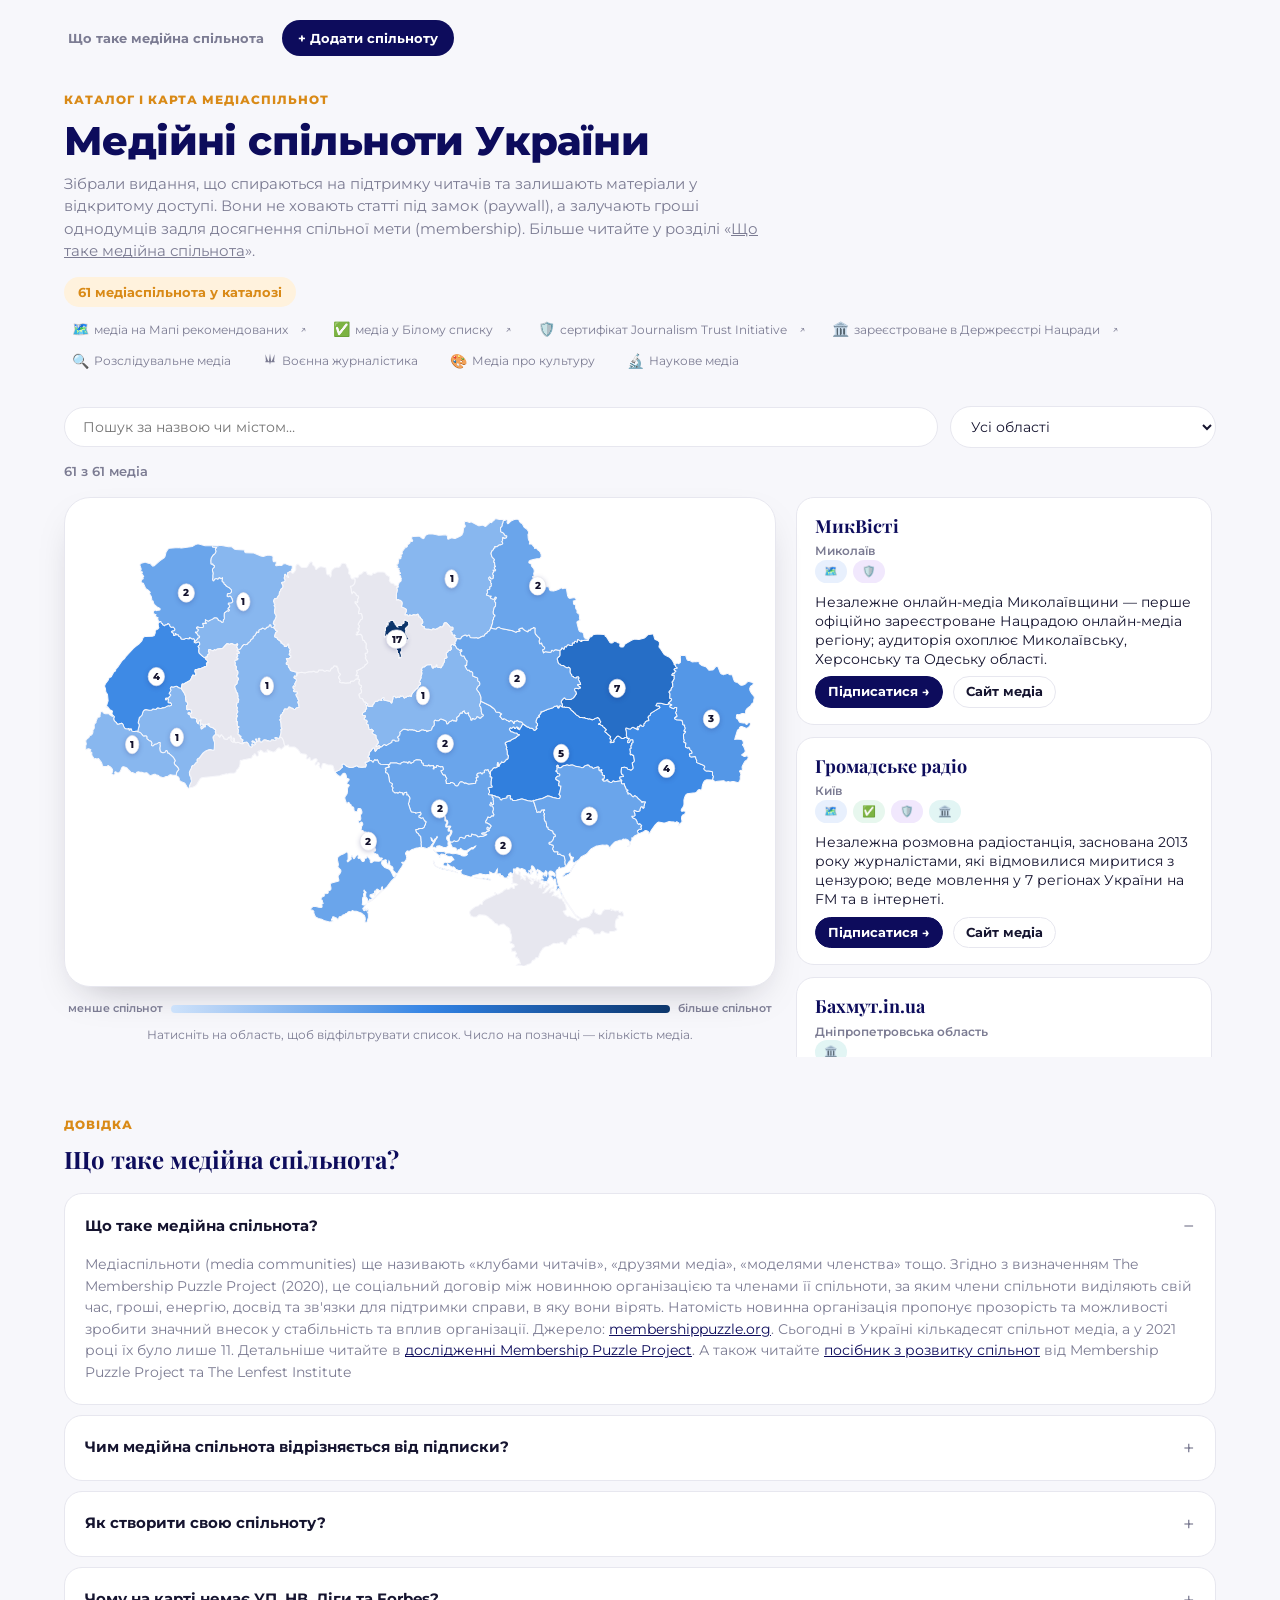
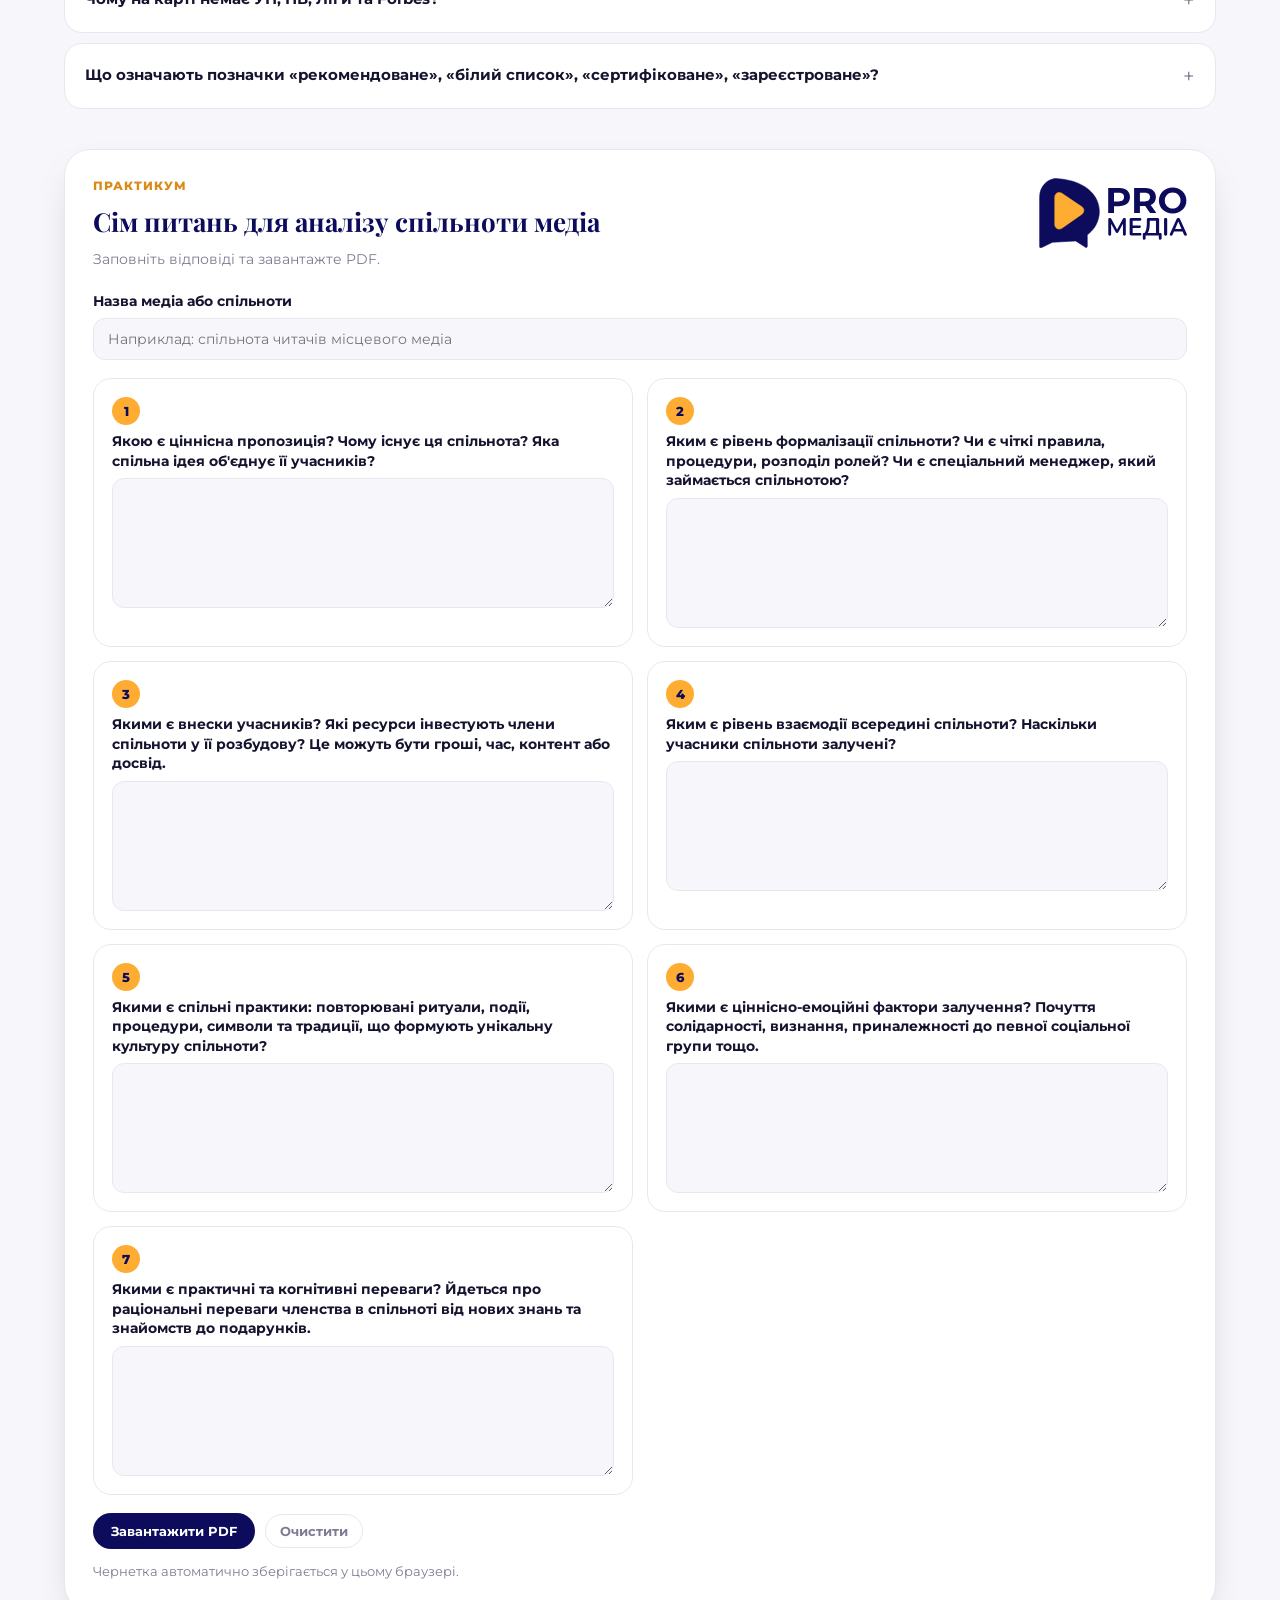
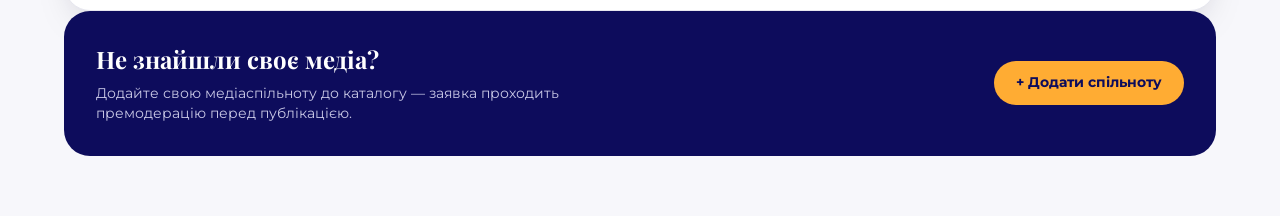
==== index.html @ 252d0279 "Apply shared ProMedia header and footer" ====
<!doctype html>
<html lang="uk">
<head>
<meta charset="utf-8" />
<meta name="viewport" content="width=device-width, initial-scale=1" />
<title data-i18n="meta.title">Карта медіаспільнот України | ПроМедіа</title>
<meta name="description" content="Каталог і карта медійних спільнот України: сайти медіа, короткий опис, ключова ідея спільноти та посилання, де на неї підписатися." data-i18n-content="meta.desc" />
<link rel="canonical" href="https://communities.promedia.report/" />
<meta property="og:type" content="website" />
<meta property="og:site_name" content="ПроМедіа" />
<meta property="og:url" content="https://communities.promedia.report/" />
<meta property="og:title" content="Карта медіаспільнот України | ПроМедіа" data-i18n-content="meta.title" />
<meta property="og:description" content="Каталог і карта медійних спільнот України: сайти медіа, короткий опис, ключова ідея спільноти та посилання, де на неї підписатися." data-i18n-content="meta.desc" />
<meta property="og:image" content="https://communities.promedia.report/img/og-share.png" />
<meta property="og:image:width" content="1200" />
<meta property="og:image:height" content="630" />
<meta name="twitter:card" content="summary_large_image" />
<meta name="twitter:title" content="Карта медіаспільнот України | ПроМедіа" data-i18n-content="meta.title" />
<meta name="twitter:description" content="Каталог і карта медійних спільнот України: сайти медіа, короткий опис, ключова ідея спільноти та посилання, де на неї підписатися." data-i18n-content="meta.desc" />
<meta name="twitter:image" content="https://communities.promedia.report/img/og-share.png" />
<link rel="alternate" hreflang="uk" href="https://communities.promedia.report/" />
<link rel="alternate" hreflang="en" href="https://communities.promedia.report/en/" />
<link rel="alternate" hreflang="crh" href="https://communities.promedia.report/crh/" />
<link rel="alternate" hreflang="x-default" href="https://communities.promedia.report/" />
<link rel="icon" href="favicon.png" type="image/png" />
<link rel="stylesheet" href="css/style.css?v=20261002-paths" />
<!-- Google tag (gtag.js) -->
<script async src="https://www.googletagmanager.com/gtag/js?id=G-D8TM22QR9R"></script>
<script>
  window.dataLayer = window.dataLayer || [];
  function gtag(){dataLayer.push(arguments);}
  gtag('js', new Date());
  gtag('config', 'G-D8TM22QR9R');
</script>
</head>
<body>
<promedia-global-header></promedia-global-header>

<div class="utility-bar">
  
  <a class="nav-link" href="#about-communities" data-i18n="nav.aboutCommunities">Що таке медійна спільнота</a>
  <a class="add-btn" href="add/" data-i18n="nav.addCommunity">+ Додати спільноту</a>
  
</div>



<section class="hero" id="top">
  <div class="eyebrow" data-i18n="hero.eyebrow">Каталог і карта медіаспільнот</div>
  <h1 data-i18n="hero.title">Медійні спільноти України</h1>
  <p class="lede" data-i18n-html="hero.ledeHtml">
    Зібрали видання, що спираються на підтримку читачів та залишають матеріали у відкритому доступі. Вони не ховають статті під замок (paywall), а залучають гроші однодумців задля досягнення спільної мети (membership). Більше читайте у розділі «<a href="#about-communities">Що таке медійна спільнота</a>».
  </p>
  <p class="hero-stat" id="hero-stat"></p>
  <div class="badge-legend" id="badge-legend">
    <span class="legend-item">
      <button type="button" class="legend-filter-btn" data-filter="badge:recommended"><span class="legend-emoji">🗺️</span> <span data-i18n="legend.recommended">медіа на Мапі рекомендованих</span></button>
      <a class="legend-external" href="https://map.detector.media/" target="_blank" rel="noopener" title="map.detector.media">↗</a>
    </span>
    <span class="legend-item">
      <button type="button" class="legend-filter-btn" data-filter="badge:whitelist"><span class="legend-emoji">✅</span> <span data-i18n="legend.whitelist">медіа у Білому списку</span></button>
      <a class="legend-external" href="https://imi.org.ua/doslidzhennya-standartiv" target="_blank" rel="noopener" title="imi.org.ua">↗</a>
    </span>
    <span class="legend-item">
      <button type="button" class="legend-filter-btn" data-filter="badge:jti"><span class="legend-emoji">🛡️</span> <span data-i18n="legend.jti">сертифікат Journalism Trust Initiative</span></button>
      <a class="legend-external" href="https://journalismtrustinitiative.org/" target="_blank" rel="noopener" title="journalismtrustinitiative.org">↗</a>
    </span>
    <span class="legend-item">
      <button type="button" class="legend-filter-btn" data-filter="badge:registered"><span class="legend-emoji">🏛️</span> <span data-i18n="legend.registered">зареєстроване в Держреєстрі Нацради</span></button>
      <a class="legend-external" href="https://webportal.nrada.gov.ua/derzhavnyj-reyestr-sub-yektiv-informatsijnoyi-diyalnosti-u-sferi-telebachennya-i-radiomovlennya/" target="_blank" rel="noopener" title="webportal.nrada.gov.ua">↗</a>
    </span>
    <span class="legend-item">
      <button type="button" class="legend-filter-btn" data-filter="tag:investigative"><span class="legend-emoji">🔍</span> <span data-i18n="tags.investigative">Розслідувальне медіа</span></button>
    </span>
    <span class="legend-item">
      <button type="button" class="legend-filter-btn" data-filter="tag:warJournalism"><span class="legend-emoji"><svg class="tag-icon" viewBox="0 0 24 24" width="14" height="14" fill="currentColor" aria-hidden="true"><path d="M5,14 L9,14 L4,2 Z M10,14 L14,14 L12,1 Z M15,14 L19,14 L20,2 Z M4,14 L20,14 L20,16 L4,16 Z M11,16 L13,16 L12,20 Z"/></svg></span> <span data-i18n="tags.warJournalism">Воєнна журналістика</span></button>
    </span>
    <span class="legend-item">
      <button type="button" class="legend-filter-btn" data-filter="tag:culture"><span class="legend-emoji">🎨</span> <span data-i18n="tags.culture">Медіа про культуру</span></button>
    </span>
    <span class="legend-item">
      <button type="button" class="legend-filter-btn" data-filter="tag:science"><span class="legend-emoji">🔬</span> <span data-i18n="tags.science">Наукове медіа</span></button>
    </span>
  </div>
</section>

<div class="controls">
  <input class="search-input" id="search" type="text" placeholder="Пошук за назвою чи містом…" data-i18n-placeholder="controls.searchPlaceholder" />
  <select class="select-input" id="region-filter">
    <option value="" data-i18n="controls.allRegions">Усі області</option>
  </select>
</div>

<p class="results-count" id="results-count"></p>

<div class="catalog-layout">
  <div class="oblast-map-wrap">
    <div class="oblast-map" id="oblast-map" aria-label="Контурна карта областей України" data-i18n-aria-label="map.ariaLabel"></div>
    <p class="map-hint" id="map-hint" data-i18n="map.hint">Натисніть на область, щоб відфільтрувати список. Число на позначці — кількість медіа.</p>
  </div>
  <div class="card-list" id="card-list"></div>
</div>

<section class="explainer" id="about-communities">
  <div class="eyebrow" data-i18n="explainer.eyebrow">Довідка</div>
  <h2 data-i18n="explainer.title">Що таке медійна спільнота?</h2>
  <div class="faq-list">
    <details class="faq-item" open>
      <summary data-i18n="explainer.q1.q">Що таке медійна спільнота?</summary>
      <div data-i18n-html="explainer.q1.aHtml">
        Медіаспільноти (media communities) ще називають «клубами читачів», «друзями медіа», «моделями членства» тощо. Згідно з визначенням The Membership Puzzle Project (2020), це соціальний договір між новинною організацією та членами її спільноти, за яким члени спільноти виділяють свій час, гроші, енергію, досвід та зв'язки для підтримки справи, в яку вони вірять. Натомість новинна організація пропонує прозорість та можливості зробити значний внесок у стабільність та вплив організації. Джерело: <a href="https://membershippuzzle.org/" target="_blank" rel="noopener">membershippuzzle.org</a>
      </div>
    </details>
    <details class="faq-item">
      <summary data-i18n="explainer.q2.q">Чим медійна спільнота відрізняється від підписки?</summary>
      <div data-i18n-html="explainer.q2.aHtml">
        Підписка на медіа — це виключно ділова, транзакційна угода. Ви платите журналістам гроші та отримуєте свою газету, журнал, доступ до текстів або відео на сайті. У спільноті ви платите журналістам гроші, тому що хочете підтримати медіа задля спільної мети. Вам подобається, що робить ця редакція, які погляди вона сповідує, ви вважаєте роботу цієї редакції корисною або вона закриває ваші емоційні або екзистенційні потреби.
      </div>
    </details>
    <details class="faq-item">
      <summary data-i18n="explainer.q3.q">Як створити свою спільноту?</summary>
      <div data-i18n-html="explainer.q3.aHtml">
        Громадська організація «ПроМедіа» допомагає медіа створювати та розвивати спільноти читачів. Ми також проводимо вебінари та офлайнове навчання на замовлення міжнародної організації Institute for War and Peace Reporting. У 2026 році ми долучилися до створення посібника з розвитку спільнот, ви можете знайти pdf-версію за посиланням: <a href="https://iwpr.net/global-voices/print-publications/how-bring-order-chaos" target="_blank" rel="noopener">iwpr.net</a>
      </div>
    </details>
    <details class="faq-item">
      <summary data-i18n="explainer.q4.q">Чому на карті немає УП, НВ, Ліги та Forbes?</summary>
      <div data-i18n-html="explainer.q4.aHtml">
        Бо ці медіа пропонують підписку, а не спільноту. У випадку цих видань йдеться про платний доступ до основного контенту. А формування спільноти навколо медіа не передбачає, що доступ до ключових матеріалів видання платний. Можливий додатковий бонусний контент для членів спільноти, але сама ідея спільноти полягає в тому, що фанати медіа підтримують його діяльність для збільшення впливу.
      </div>
    </details>
    <details class="faq-item">
      <summary data-i18n="explainer.q5.q">Що означають позначки «рекомендоване», «білий список», «сертифіковане»?</summary>
      <div data-i18n-html="explainer.q5.aHtml">
        На картках медіа можна побачити позначки, які підтверджують довіру до видання:<br>🗺️ <strong>Рекомендоване медіа</strong> — видання входить до Мапи рекомендованих медіа, яку ведуть Детектор медіа та Інститут масової інформації (ІМІ): <a href="https://map.detector.media/" target="_blank" rel="noopener">map.detector.media</a><br>✅ <strong>Білий список ЗМІ</strong> — видання входить до білого списку ІМІ, який визначає медіа з високими стандартами якості: <a href="https://imi.org.ua/" target="_blank" rel="noopener">imi.org.ua</a><br>🛡️ <strong>JTI-сертифіковане</strong> — видання пройшло сертифікацію за стандартом Journalism Trust Initiative, що підтверджує прозорість і етичність редакційних процесів: <a href="https://journalismtrustinitiative.org/" target="_blank" rel="noopener">journalismtrustinitiative.org</a>
      </div>
    </details>
  </div>
</section>

<section class="analysis-tool" id="community-analysis">
  <div class="analysis-card">
    <div class="analysis-head">
      <div>
        <div class="eyebrow" data-analysis-i18n="analysis.eyebrow">Практикум</div>
        <h2 data-analysis-i18n="analysis.title">Сім питань для аналізу спільноти медіа</h2>
        <p data-analysis-i18n="analysis.lede">Заповніть відповіді та завантажте PDF.</p>
      </div>
      <img src="img/promedia-wordmark.svg" alt="ГО «ПроМедіа»" class="analysis-logo" data-i18n-alt="footer.wordmarkAlt" />
    </div>

    <form class="analysis-form" id="community-analysis-form">
      <div class="analysis-grid">
        <label class="analysis-field">
          <span data-analysis-i18n="analysis.fields.name.label">Назва медіа або спільноти</span>
          <input id="analysis-community-name" name="communityName" type="text" autocomplete="organization" data-analysis-i18n-placeholder="analysis.fields.name.placeholder" placeholder="Наприклад: спільнота читачів місцевого медіа" />
        </label>
      </div>

      <div class="analysis-question-list">
        <label class="analysis-question">
          <span class="analysis-question-number">1</span>
          <span class="analysis-question-text" data-analysis-i18n="analysis.questions.q1">Якою є ціннісна пропозиція? Чому існує ця спільнота? Яка спільна ідея об'єднує її учасників?</span>
          <textarea name="q1" rows="5"></textarea>
        </label>
        <label class="analysis-question">
          <span class="analysis-question-number">2</span>
          <span class="analysis-question-text" data-analysis-i18n="analysis.questions.q2">Яким є рівень формалізації спільноти? Чи є чіткі правила, процедури, розподіл ролей? Чи є спеціальний менеджер, який займається спільнотою?</span>
          <textarea name="q2" rows="5"></textarea>
        </label>
        <label class="analysis-question">
          <span class="analysis-question-number">3</span>
          <span class="analysis-question-text" data-analysis-i18n="analysis.questions.q3">Якими є внески учасників? Які ресурси інвестують члени спільноти у її розбудову? Це можуть бути гроші, час, контент або досвід.</span>
          <textarea name="q3" rows="5"></textarea>
        </label>
        <label class="analysis-question">
          <span class="analysis-question-number">4</span>
          <span class="analysis-question-text" data-analysis-i18n="analysis.questions.q4">Яким є рівень взаємодії всередині спільноти? Наскільки учасники спільноти залучені?</span>
          <textarea name="q4" rows="5"></textarea>
        </label>
        <label class="analysis-question">
          <span class="analysis-question-number">5</span>
          <span class="analysis-question-text" data-analysis-i18n="analysis.questions.q5">Якими є спільні практики: повторювані ритуали, події, процедури, символи та традиції, що формують унікальну культуру спільноти?</span>
          <textarea name="q5" rows="5"></textarea>
        </label>
        <label class="analysis-question">
          <span class="analysis-question-number">6</span>
          <span class="analysis-question-text" data-analysis-i18n="analysis.questions.q6">Якими є ціннісно-емоційні фактори залучення? Почуття солідарності, визнання, приналежності до певної соціальної групи тощо.</span>
          <textarea name="q6" rows="5"></textarea>
        </label>
        <label class="analysis-question">
          <span class="analysis-question-number">7</span>
          <span class="analysis-question-text" data-analysis-i18n="analysis.questions.q7">Якими є практичні та когнітивні переваги? Йдеться про раціональні переваги членства в спільноті від нових знань та знайомств до подарунків.</span>
          <textarea name="q7" rows="5"></textarea>
        </label>
      </div>

      <div class="analysis-actions">
        <button class="add-btn analysis-primary-action" id="analysis-download-pdf" type="button" data-analysis-i18n="analysis.actions.download">Завантажити PDF</button>
        <button class="home-btn analysis-action muted-action" id="analysis-reset" type="button" data-analysis-i18n="analysis.actions.reset">Очистити</button>
      </div>
      <p class="analysis-status" id="analysis-status" data-analysis-i18n="analysis.status.autosave">Чернетка автоматично зберігається у цьому браузері.</p>
    </form>
  </div>
</section>

<section class="add-section">
  <div class="add-card">
    <div>
      <h2 data-i18n="addSection.title">Не знайшли своє медіа?</h2>
      <p data-i18n="addSection.text">Додайте свою медіаспільноту до каталогу — заявка проходить премодерацію перед публікацією.</p>
    </div>
    <a class="add-btn" href="add/" data-i18n="nav.addCommunity">+ Додати спільноту</a>
  </div>
</section>



<script src="js/i18n.js?v=20261002-paths"></script>
<script src="js/app.js?v=20261002-paths"></script>
<script src="js/community-analysis.js?v=20261002-paths"></script>
<script defer src="https://news.promedia.report/js/promedia-memorial-popup.js"></script>
<promedia-global-footer></promedia-global-footer>
<script defer src="https://news.promedia.report/js/promedia-global-shell.js"></script>
</body>
</html>
---- css/style.css ----
@import url("https://fonts.googleapis.com/css2?family=Montserrat:ital,wght@0,400;0,500;0,600;0,700;0,800;1,400&family=Playfair+Display:ital,wght@0,500;0,600;0,700;0,900;1,600&display=swap");

:root {
  --ink: #0d0c5c;
  --ink-soft: #201e78;
  --paper: #f7f7fb;
  --card: #ffffff;
  --accent: #ffac33;
  --accent-dark: #d98a17;
  --accent-tint: #fff2dd;
  --text: #15142f;
  --muted: #7c7c93;
  --border: #e7e7ef;
  --green: #1c9a56;
  --green-tint: #e7f7ee;
  --blue: #2564c9;
  --blue-tint: #e8f0fd;
  --purple: #7a3fc9;
  --purple-tint: #f1e8fd;
  --teal: #0d8f8a;
  --teal-tint: #e2f5f4;
  --radius-lg: 26px;
  --radius-md: 18px;
  --radius-sm: 12px;
  --radius-pill: 999px;
  --shadow: 0 16px 40px -20px rgba(23, 19, 33, 0.35);
  --shadow-sm: 0 6px 18px -10px rgba(23, 19, 33, 0.22);
  --serif: "Playfair Display", Georgia, serif;
  --sans: "Montserrat", system-ui, -apple-system, "Segoe UI", sans-serif;
}

* { box-sizing: border-box; }

html, body {
  margin: 0;
  padding: 0;
  scroll-behavior: smooth;
}

body {
  background: var(--paper);
  color: var(--text);
  font-family: var(--sans);
  -webkit-font-smoothing: antialiased;
  line-height: 1.4;
}

a { color: inherit; }

/* ---------- utility bar ---------- */

.utility-bar {
  max-width: 1200px;
  margin: 0 auto;
  padding: 20px 24px 0;
  display: flex;
  align-items: center;
  gap: 14px;
  flex-wrap: wrap;
}

.home-btn {
  display: inline-flex;
  align-items: center;
  gap: 7px;
  border: 1.5px solid var(--border);
  background: var(--card);
  color: var(--text);
  text-decoration: none;
  font-weight: 700;
  font-size: 13px;
  padding: 8px 14px;
  border-radius: var(--radius-pill);
  transition: border-color .15s, color .15s;
}

.home-btn:hover { border-color: var(--ink); color: var(--ink); }

.add-btn {
  display: inline-flex;
  align-items: center;
  gap: 7px;
  border: none;
  background: var(--ink);
  color: #fff;
  text-decoration: none;
  font-weight: 700;
  font-size: 13px;
  padding: 9px 16px;
  border-radius: var(--radius-pill);
  transition: background .15s;
}

.add-btn:hover { background: var(--ink-soft); }

.nav-link {
  color: var(--muted);
  text-decoration: none;
  font-weight: 700;
  font-size: 13px;
  padding: 8px 4px;
  border-bottom: 1.5px solid transparent;
  transition: color .15s, border-color .15s;
}

.nav-link:hover { color: var(--ink); border-color: var(--ink); }

.lang-toggle {
  display: inline-flex;
  gap: 2px;
  background: var(--card);
  border: 1.5px solid var(--border);
  border-radius: var(--radius-pill);
  padding: 3px;
  margin-left: auto;
}

.lang-btn {
  border: none;
  background: transparent;
  color: var(--muted);
  font-family: inherit;
  font-weight: 800;
  font-size: 12px;
  letter-spacing: 0.02em;
  padding: 6px 12px;
  border-radius: var(--radius-pill);
  cursor: pointer;
  transition: background .15s, color .15s;
}

.lang-btn.active { background: var(--ink); color: #fff; }

.lang-btn:not(.active):hover { color: var(--ink); }

/* ---------- ProMedia network navigation ---------- */

.network-nav {
  max-width: 1200px;
  margin: 10px auto 0;
  padding: 0 24px 10px;
  display: flex;
  align-items: center;
  gap: 6px 18px;
  border-bottom: 1px solid var(--border);
  overflow-x: auto;
  scrollbar-width: thin;
}

.network-link {
  flex: 0 0 auto;
  padding: 6px 0 9px;
  border-bottom: 2px solid transparent;
  color: var(--muted);
  font-size: 12px;
  font-weight: 800;
  line-height: 1.2;
  text-decoration: none;
}

.network-link:hover,
.network-link.active { border-color: var(--accent); color: var(--ink); }
.network-en { display: none; }
html[lang="en"] .network-uk { display: none; }
html[lang="en"] .network-en { display: inline; }
.network-crh { display: none; }
html[lang="crh"] .network-uk { display: none; }
html[lang="crh"] .network-crh { display: inline; }

.network-footer {
  display: flex;
  flex-wrap: wrap;
  gap: 8px 18px;
  margin-top: 20px;
  padding-top: 18px;
  border-top: 1px solid var(--border);
}

.network-footer a {
  color: var(--muted);
  font-size: 12px;
  font-weight: 700;
  text-decoration: none;
}

.network-footer a:hover { color: var(--ink); }

/* ---------- hero ---------- */

.hero {
  max-width: 1200px;
  margin: 0 auto;
  padding: 36px 24px 8px;
}

.eyebrow {
  font-size: 12px;
  font-weight: 800;
  letter-spacing: 0.08em;
  text-transform: uppercase;
  color: var(--accent-dark);
  margin-bottom: 10px;
}

h1 {
  font-family: var(--sans);
  font-size: clamp(28px, 4vw, 40px);
  font-weight: 800;
  line-height: 1.1;
  letter-spacing: -0.015em;
  color: var(--ink);
  margin: 0 0 10px;
}

.lede {
  max-width: 720px;
  color: var(--muted);
  font-size: 15px;
  line-height: 1.5;
  margin: 0;
}

.hero-stat {
  display: inline-block;
  margin: 14px 0 0;
  padding: 6px 14px;
  border-radius: 999px;
  background: var(--accent-tint);
  color: var(--accent-dark);
  font-size: 13px;
  font-weight: 700;
}

.badge-legend {
  display: flex;
  flex-wrap: wrap;
  gap: 6px 16px;
  margin: 10px 0 0;
}

.legend-item {
  display: inline-flex;
  align-items: center;
  gap: 2px;
  font-size: 12px;
  color: var(--muted);
}

.legend-filter-btn {
  display: inline-flex;
  align-items: center;
  gap: 5px;
  font: inherit;
  font-size: 12px;
  color: inherit;
  background: none;
  border: none;
  padding: 3px 8px;
  border-radius: var(--radius-pill);
  cursor: pointer;
}

.legend-filter-btn:hover {
  background: var(--border);
}

.legend-filter-btn.active {
  background: var(--accent-tint);
  color: var(--accent-dark);
  font-weight: 700;
}

.legend-external {
  color: var(--muted);
  text-decoration: none;
  font-size: 11px;
  padding: 2px;
}

.legend-external:hover {
  color: var(--ink);
}

.legend-emoji {
  font-size: 14px;
}

/* ---------- explainer / FAQ ---------- */

.explainer {
  max-width: 1200px;
  margin: 32px auto 40px;
  padding: 0 24px;
}

.explainer h2 {
  font-family: var(--serif);
  font-weight: 700;
  font-size: 24px;
  color: var(--ink);
  margin: 0 0 16px;
}

.faq-list {
  display: flex;
  flex-direction: column;
  gap: 10px;
}

.faq-item {
  background: var(--card);
  border: 1.5px solid var(--border);
  border-radius: var(--radius-md);
  padding: 4px 20px;
}

.faq-item summary {
  padding: 14px 0;
  font-weight: 700;
  font-size: 14.5px;
  color: var(--text);
  cursor: pointer;
  list-style: none;
  display: flex;
  align-items: center;
  justify-content: space-between;
  gap: 12px;
}

.faq-item summary::-webkit-details-marker { display: none; }

.faq-item summary::after {
  content: "+";
  flex: 0 0 auto;
  font-size: 20px;
  font-weight: 400;
  color: var(--muted);
  transition: transform .15s;
}

.faq-item[open] summary::after { content: "−"; }

.faq-item summary:hover { color: var(--ink); }

.faq-item div {
  padding: 0 0 16px;
  color: var(--muted);
  font-size: 13.5px;
  line-height: 1.6;
}

.faq-item div a { color: var(--ink); text-decoration: underline; }

.faq-cta {
  display: inline-flex;
  margin: 0 0 16px;
  font-size: 12.5px;
  padding: 8px 16px;
}

/* ---------- community analysis tool ---------- */

.analysis-tool {
  max-width: 1200px;
  margin: 32px auto 0;
  padding: 0 24px;
}

.analysis-card {
  background: var(--card);
  border: 1.5px solid var(--border);
  border-radius: var(--radius-lg);
  box-shadow: var(--shadow);
  padding: 28px;
}

.analysis-head {
  display: flex;
  align-items: flex-start;
  justify-content: space-between;
  gap: 24px;
  margin-bottom: 22px;
}

.analysis-head h2 {
  font-family: var(--serif);
  font-weight: 700;
  font-size: 26px;
  color: var(--ink);
  margin: 0 0 8px;
}

.analysis-head p {
  max-width: 680px;
  color: var(--muted);
  font-size: 14px;
  line-height: 1.55;
  margin: 0;
}

.analysis-logo {
  flex: 0 0 auto;
  width: 148px;
  max-width: 30%;
  height: auto;
}

.analysis-form {
  display: flex;
  flex-direction: column;
  gap: 18px;
}

.analysis-grid {
  display: grid;
  grid-template-columns: 1fr;
  gap: 14px;
}

.analysis-field,
.analysis-question {
  display: flex;
  flex-direction: column;
  gap: 7px;
}

.analysis-field > span,
.analysis-question-text {
  font-weight: 700;
  color: var(--text);
}

.analysis-field > span {
  font-size: 13.5px;
}

.analysis-field input,
.analysis-question textarea {
  width: 100%;
  border: 1.5px solid var(--border);
  background: var(--paper);
  border-radius: var(--radius-sm);
  padding: 11px 14px;
  font-family: inherit;
  font-size: 14px;
  color: var(--text);
}

.analysis-field input:focus,
.analysis-question textarea:focus {
  outline: 2px solid var(--ink);
  outline-offset: 1px;
}

.analysis-question-list {
  display: grid;
  grid-template-columns: repeat(2, minmax(0, 1fr));
  gap: 14px;
}

.analysis-question {
  position: relative;
  min-width: 0;
  border: 1.5px solid var(--border);
  border-radius: var(--radius-md);
  padding: 18px;
  background: #fff;
}

.analysis-question-number {
  width: 28px;
  height: 28px;
  display: inline-flex;
  align-items: center;
  justify-content: center;
  background: var(--accent);
  color: var(--ink);
  border-radius: 50%;
  font-size: 13px;
  font-weight: 800;
}

.analysis-question-text {
  font-size: 13.5px;
  line-height: 1.45;
}

.analysis-question textarea {
  min-height: 130px;
  resize: vertical;
  line-height: 1.55;
}

.analysis-actions {
  display: flex;
  gap: 10px;
  flex-wrap: wrap;
  align-items: center;
}

.analysis-actions button {
  cursor: pointer;
  font-family: inherit;
}

.analysis-action {
  margin: 0;
}

.analysis-primary-action {
  padding: 10px 18px;
}

.muted-action {
  color: var(--muted);
}

.analysis-status {
  margin: -4px 0 0;
  color: var(--muted);
  font-size: 12.5px;
  line-height: 1.5;
}

.analysis-status.is-error {
  color: #b3261e;
  font-weight: 700;
}

.analysis-status.is-success {
  color: var(--green);
  font-weight: 700;
}

@media (max-width: 760px) {
  .analysis-card { padding: 22px; }
  .analysis-head { flex-direction: column; }
  .analysis-logo { max-width: 170px; width: 48%; }
  .analysis-grid,
  .analysis-question-list { grid-template-columns: 1fr; }
}

/* ---------- controls ---------- */

.controls {
  max-width: 1200px;
  margin: 24px auto 0;
  padding: 0 24px;
  display: flex;
  gap: 12px;
  flex-wrap: wrap;
  align-items: center;
}

.search-input {
  flex: 1 1 240px;
  border: 1.5px solid var(--border);
  background: var(--card);
  border-radius: var(--radius-pill);
  padding: 10px 18px;
  font-family: inherit;
  font-size: 14px;
  color: var(--text);
}

.search-input:focus { outline: 2px solid var(--ink); outline-offset: 1px; }

.select-input {
  border: 1.5px solid var(--border);
  background: var(--card);
  border-radius: var(--radius-pill);
  padding: 10px 16px;
  font-family: inherit;
  font-size: 14px;
  color: var(--text);
  cursor: pointer;
}

.results-count {
  padding: 0 24px;
  max-width: 1200px;
  margin: 14px auto 0;
  font-size: 13px;
  color: var(--muted);
  font-weight: 600;
}

/* ---------- layout: map + list ---------- */

.catalog-layout {
  max-width: 1200px;
  margin: 16px auto 60px;
  padding: 0 24px;
  display: grid;
  grid-template-columns: minmax(0, 1fr) minmax(320px, 420px);
  gap: 20px;
  align-items: start;
}

@media (max-width: 880px) {
  .catalog-layout { grid-template-columns: 1fr; }
}

.oblast-map-wrap {
  position: sticky;
  top: 16px;
}

@media (max-width: 880px) {
  .oblast-map-wrap { position: static; }
}

.oblast-map {
  background: var(--card);
  border-radius: var(--radius-lg);
  box-shadow: var(--shadow);
  border: 1px solid var(--border);
  padding: 20px;
}

.oblast-map svg {
  width: 100%;
  height: auto;
  display: block;
}

path.oblast {
  fill: var(--border);
  stroke: var(--paper);
  stroke-width: 1.5;
  cursor: pointer;
  outline: none;
  transition: fill .15s;
}

path.oblast:hover { fill: var(--accent-tint); }

path.oblast.has-media { fill: var(--heat-fill, var(--blue-tint)); }

path.oblast.has-media:hover { fill: var(--accent-tint); }

path.oblast:focus-visible { stroke: var(--ink); stroke-width: 2.5; }

path.oblast.pulse { fill: var(--accent); }

path.oblast.active,
path.oblast.has-media.active,
path.oblast.active:hover,
path.oblast.has-media.active:hover {
  fill: var(--ink);
}

.oblast-badge {
  pointer-events: none;
}

.oblast-badge-bg {
  fill: #fff;
  stroke: var(--border);
  stroke-width: 1px;
  filter: drop-shadow(0 2px 4px rgba(13, 12, 92, .22));
}

text.oblast-count {
  font-family: var(--sans);
  font-weight: 800;
  font-size: 15px;
  fill: var(--text);
  text-anchor: middle;
  dominant-baseline: central;
  pointer-events: none;
}

.map-hint {
  margin: 10px 4px 0;
  font-size: 12px;
  color: var(--muted);
  text-align: center;
}

.map-legend {
  display: flex;
  align-items: center;
  gap: 8px;
  margin: 14px 4px 0;
}

.map-legend-label {
  font-size: 11px;
  font-weight: 600;
  color: var(--muted);
  white-space: nowrap;
}

.map-legend-bar {
  flex: 1;
  height: 8px;
  border-radius: var(--radius-pill);
  background: linear-gradient(
    to right,
    #cde2fb, #b7d3f6, #9ec5f4, #86b6ef, #6da7ec, #5598e7,
    #3987e5, #2a78d6, #256abf, #1c5cab, #184f95, #104281, #0d366b
  );
}

.card-list {
  display: flex;
  flex-direction: column;
  gap: 12px;
  max-height: 560px;
  overflow-y: auto;
  padding-right: 4px;
}

@media (max-width: 880px) {
  .card-list { max-height: none; overflow-y: visible; }
}

.media-card {
  background: var(--card);
  border: 1.5px solid var(--border);
  border-radius: var(--radius-md);
  padding: 16px 18px;
  cursor: pointer;
  transition: border-color .15s, box-shadow .15s, transform .1s;
}

.media-card:hover, .media-card.active {
  border-color: var(--ink);
  box-shadow: var(--shadow-sm);
}

.media-card-top {
  display: flex;
  justify-content: flex-start;
  align-items: flex-start;
  gap: 10px;
}

.media-logo {
  width: 32px;
  height: 32px;
  border-radius: var(--radius-sm);
  border: 1px solid var(--border);
  object-fit: contain;
  background: #fff;
  flex: 0 0 auto;
}

.media-card h3 {
  font-family: var(--serif);
  font-size: 18px;
  margin: 0 0 4px;
  color: var(--ink);
}

.media-card h3 a {
  color: inherit;
  text-decoration: none;
}

.media-card h3 a:hover {
  text-decoration: underline;
}

.media-card .location {
  font-size: 12px;
  color: var(--muted);
  font-weight: 600;
}

.media-card p.desc {
  font-size: 13.5px;
  color: var(--text);
  margin: 8px 0;
}

.media-card p.idea {
  font-size: 13px;
  color: var(--muted);
  margin: 0 0 10px;
  font-style: italic;
}

.badge-row {
  display: flex;
  gap: 6px;
  flex-wrap: wrap;
  margin-bottom: 10px;
}

.badge {
  display: inline-flex;
  align-items: center;
  gap: 4px;
  font-size: 11px;
  font-weight: 800;
  padding: 4px 9px;
  border-radius: var(--radius-pill);
  text-decoration: none;
}

a.badge:hover {
  filter: brightness(0.95);
}

.badge.recommended { background: var(--blue-tint); color: var(--blue); }
.badge.whitelist { background: var(--green-tint); color: var(--green); }
.badge.jti { background: var(--purple-tint); color: var(--purple); }
.badge.registered { background: var(--teal-tint); color: var(--teal); }
.badge.tag { background: var(--border); color: var(--text); }
.tag-icon { vertical-align: -1px; flex-shrink: 0; }
.badge.example { background: var(--accent-tint); color: var(--accent-dark); }

.card-links {
  display: flex;
  gap: 10px;
}

.card-links a {
  font-size: 12.5px;
  font-weight: 700;
  text-decoration: none;
  border: 1.5px solid var(--border);
  border-radius: var(--radius-pill);
  padding: 6px 12px;
  transition: border-color .15s, color .15s;
}

.card-links a:hover { border-color: var(--ink); color: var(--ink); }

.card-links a.primary {
  background: var(--ink);
  color: #fff;
  border-color: var(--ink);
}

.card-links a.primary:hover { background: var(--ink-soft); color: #fff; }

.empty-state {
  text-align: center;
  color: var(--muted);
  padding: 40px 20px;
  font-size: 14px;
}

/* ---------- add-community CTA section ---------- */

.add-section {
  max-width: 1200px;
  margin: 0 auto 60px;
  padding: 0 24px;
}

.add-card {
  background: var(--ink);
  color: #fff;
  border-radius: var(--radius-lg);
  padding: 32px;
  display: flex;
  justify-content: space-between;
  align-items: center;
  gap: 24px;
  flex-wrap: wrap;
}

.add-card h2 {
  font-family: var(--serif);
  font-size: 24px;
  margin: 0 0 8px;
}

.add-card p {
  margin: 0;
  color: #c9c8e6;
  font-size: 14px;
  max-width: 520px;
}

.add-card .add-btn {
  margin-left: 0;
  background: var(--accent);
  color: var(--ink);
  padding: 12px 22px;
  font-size: 14px;
}

.add-card .add-btn:hover { background: #ffbb55; }

/* ---------- footer ---------- */

.site-footer {
  max-width: 1200px;
  margin: 0 auto;
  padding: 24px 24px 40px;
  text-align: center;
  color: var(--muted);
  font-size: 12.5px;
  line-height: 1.6;
}

.site-footer a { color: var(--ink); font-weight: 700; text-decoration: none; }

.footer-brand {
  display: flex;
  align-items: center;
  justify-content: center;
  gap: 8px;
  margin-bottom: 10px;
  color: var(--muted);
  text-decoration: none;
  font-size: 12.5px;
  font-weight: 600;
}

.footer-brand:hover { color: var(--text); }

.footer-logo { height: 30px; width: auto; display: block; }

/* ---------- /add form ---------- */

.form-section {
  max-width: 640px;
  margin: 24px auto 60px;
  padding: 0 24px;
}

.community-form {
  background: var(--card);
  border: 1.5px solid var(--border);
  border-radius: var(--radius-lg);
  box-shadow: var(--shadow);
  padding: 28px;
  display: flex;
  flex-direction: column;
  gap: 18px;
}

.form-field {
  display: flex;
  flex-direction: column;
  gap: 6px;
}

.form-field > span, .form-field legend {
  font-weight: 700;
  font-size: 13.5px;
  color: var(--text);
}

.form-field small {
  color: var(--muted);
  font-size: 12px;
  line-height: 1.4;
}

.form-field input[type="text"],
.form-field input[type="url"],
.form-field textarea,
.form-field select {
  border: 1.5px solid var(--border);
  background: var(--paper);
  border-radius: var(--radius-sm);
  padding: 10px 14px;
  font-family: inherit;
  font-size: 14px;
  color: var(--text);
}

.form-field textarea { resize: vertical; }

.form-field input:focus,
.form-field textarea:focus,
.form-field select:focus {
  outline: 2px solid var(--ink);
  outline-offset: 1px;
}

.badges-hint {
  margin: -6px 0 0;
  font-size: 12.5px;
  color: var(--muted);
  background: var(--accent-tint);
  border-radius: var(--radius-sm);
  padding: 10px 14px;
}

.checkbox-group {
  border: none;
  padding: 0;
  margin: 0;
  gap: 8px !important;
}

.checkbox-group label {
  display: flex;
  flex-direction: row;
  align-items: center;
  gap: 8px;
  font-weight: 400;
  font-size: 13.5px;
  color: var(--text);
  cursor: pointer;
}

.checkbox-group input[type="checkbox"] {
  width: 16px;
  height: 16px;
  accent-color: var(--ink);
  flex: 0 0 auto;
}

.honeypot-field {
  position: absolute;
  left: -9999px;
  width: 1px;
  height: 1px;
  overflow: hidden;
}

.form-error {
  color: #b3261e;
  font-weight: 700;
  font-size: 13px;
  margin: 0;
}

.form-success {
  color: var(--green);
  font-weight: 700;
  font-size: 13px;
  margin: 0;
}

.submit-btn {
  align-self: flex-start;
  border: none;
  cursor: pointer;
  font-size: 14px;
  padding: 12px 22px;
}

.form-note {
  margin: 0;
  font-size: 12.5px;
  color: var(--muted);
  line-height: 1.5;
}

.form-note-highlight {
  color: var(--accent-dark);
  font-weight: 600;
}

/* ---------- /admin ---------- */

.admin-section {
  max-width: 900px;
  margin: 24px auto 0;
  padding: 0 24px;
}

.admin-section:last-of-type { margin-bottom: 60px; }

.admin-section h2 {
  font-family: var(--serif);
  font-weight: 700;
  font-size: 20px;
  color: var(--ink);
  margin: 0 0 14px;
}

.admin-list {
  display: flex;
  flex-direction: column;
  gap: 12px;
  margin-bottom: 8px;
}

.admin-card {
  background: var(--card);
  border: 1.5px solid var(--border);
  border-radius: var(--radius-md);
  padding: 16px 18px;
}

.admin-card-top {
  display: flex;
  justify-content: space-between;
  align-items: center;
  gap: 10px;
}

.admin-card h3 {
  font-family: var(--serif);
  font-size: 17px;
  margin: 0;
  color: var(--ink);
}

.status-pill {
  font-size: 11px;
  font-weight: 800;
  padding: 4px 10px;
  border-radius: var(--radius-pill);
  white-space: nowrap;
}

.status-pill.status-pending { background: var(--accent-tint); color: var(--accent-dark); }
.status-pill.status-approved { background: var(--green-tint); color: var(--green); }
.status-pill:not(.status-pending):not(.status-approved) { background: var(--border); color: var(--muted); }

.admin-card .location {
  font-size: 12px;
  color: var(--muted);
  font-weight: 600;
  margin-top: 4px;
}

.admin-card .desc {
  font-size: 13.5px;
  margin: 8px 0;
}

.admin-card .card-links {
  font-size: 12.5px;
  margin-bottom: 10px;
}

.admin-card .card-links a {
  color: var(--ink);
  text-decoration: underline;
  margin-right: 12px;
}

.edit-btn {
  font-size: 12.5px;
  padding: 8px 16px;
}

.admin-auth {
  display: flex;
  align-items: center;
  gap: 12px;
  flex-wrap: wrap;
  margin-top: 14px;
  padding: 12px 16px;
  background: var(--card);
  border: 1.5px solid var(--border);
  border-radius: var(--radius-md);
}

.admin-auth label {
  display: flex;
  align-items: center;
  gap: 8px;
  font-size: 13px;
  font-weight: 600;
}

.admin-auth input[type="password"] {
  font-family: inherit;
  font-size: 13px;
  padding: 6px 10px;
  border: 1.5px solid var(--border);
  border-radius: var(--radius-sm, 6px);
  min-width: 180px;
}

.admin-auth-status {
  font-size: 12.5px;
  color: var(--green);
  font-weight: 700;
}

.admin-actions {
  display: flex;
  gap: 8px;
  flex-wrap: wrap;
  margin-bottom: 10px;
}

.admin-action-btn {
  font-family: inherit;
  font-size: 12.5px;
  font-weight: 700;
  padding: 7px 14px;
  border-radius: var(--radius-pill);
  border: none;
  cursor: pointer;
}

.admin-action-btn.approve { background: var(--green-tint); color: var(--green); }
.admin-action-btn.deactivate { background: var(--accent-tint); color: var(--accent-dark); }
.admin-action-btn.reject { background: var(--border); color: var(--text); }

.admin-action-btn:disabled {
  opacity: 0.5;
  cursor: default;
}

/* ---------- /media detail page ---------- */

.media-section {
  max-width: 720px;
  margin: 40px auto 60px;
  padding: 0 24px;
}

.media-detail-card {
  background: var(--card);
  border: 1.5px solid var(--border);
  border-radius: var(--radius-md);
  padding: 28px 30px;
}

.media-detail-top {
  display: flex;
  gap: 16px;
  align-items: flex-start;
  margin-bottom: 4px;
}

.media-detail-logo {
  width: 64px;
  height: 64px;
  border-radius: var(--radius-sm);
  border: 1px solid var(--border);
  object-fit: contain;
  background: #fff;
  flex: 0 0 auto;
}

.media-detail-card h1 {
  font-family: var(--serif);
  font-size: 26px;
  margin: 0 0 4px;
  color: var(--ink);
}

.registry-info {
  margin-top: 20px;
  padding-top: 16px;
  border-top: 1.5px solid var(--border);
}

.registry-info h2 {
  font-family: var(--sans);
  font-weight: 700;
  font-size: 12px;
  letter-spacing: 0.04em;
  text-transform: uppercase;
  color: var(--muted);
  margin: 0 0 10px;
}

.registry-row {
  display: flex;
  gap: 8px;
  font-size: 13px;
  line-height: 1.5;
  padding: 3px 0;
}

.registry-label {
  color: var(--muted);
  flex: 0 0 auto;
  min-width: 160px;
}

.registry-value {
  color: var(--text);
  word-break: break-word;
}

.registry-source {
  display: inline-block;
  margin-top: 8px;
  font-size: 12.5px;
  font-weight: 700;
  color: var(--teal);
  text-decoration: none;
}

.registry-source:hover {
  text-decoration: underline;
}

.media-news {
  background: var(--card);
  border: 1.5px solid var(--border);
  border-radius: var(--radius-md);
  padding: 22px 30px 26px;
  margin-top: 18px;
}

.media-news h2 {
  font-family: var(--serif);
  font-size: 18px;
  margin: 0 0 12px;
  color: var(--ink);
}

.media-news-list {
  list-style: none;
  margin: 0;
  padding: 0;
  display: flex;
  flex-direction: column;
  gap: 10px;
}

.media-news-date {
  display: block;
  font-size: 11.5px;
  font-weight: 700;
  color: var(--muted);
  margin-bottom: 2px;
}

.media-news-item a {
  color: var(--text);
  text-decoration: none;
  font-weight: 600;
  font-size: 14.5px;
  line-height: 1.4;
}

.media-news-item a:hover {
  color: var(--ink);
  text-decoration: underline;
}

/* ---------- /research page ---------- */

.research-section {
  max-width: 960px;
  margin: 20px auto 60px;
  padding: 0 24px;
}

.research-fallback {
  text-align: center;
  font-size: 12.5px;
  color: var(--muted);
  margin-top: 10px;
}

.research-fallback a {
  color: var(--ink);
  font-weight: 700;
}

@media (max-width: 640px) {
  .network-nav { padding-inline: 16px; gap: 6px 15px; }
  .network-footer { gap: 8px 14px; }
}
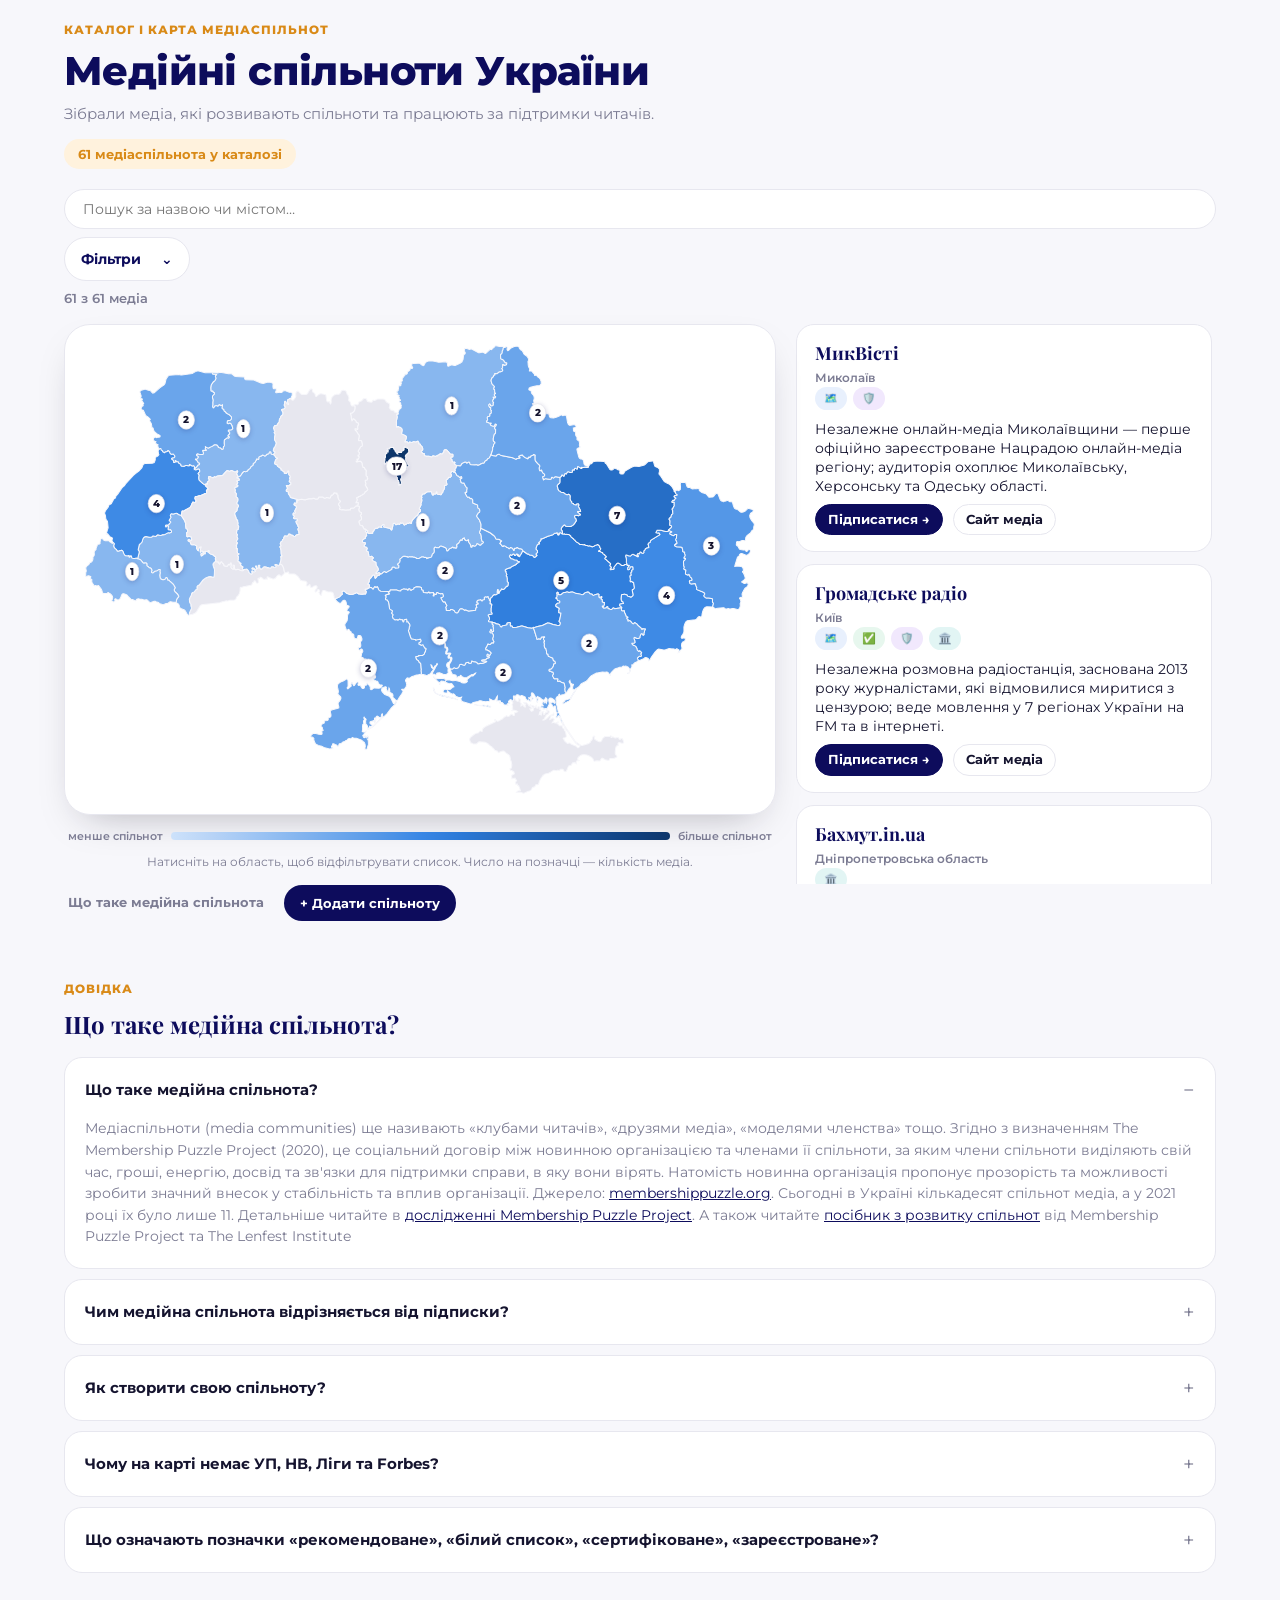
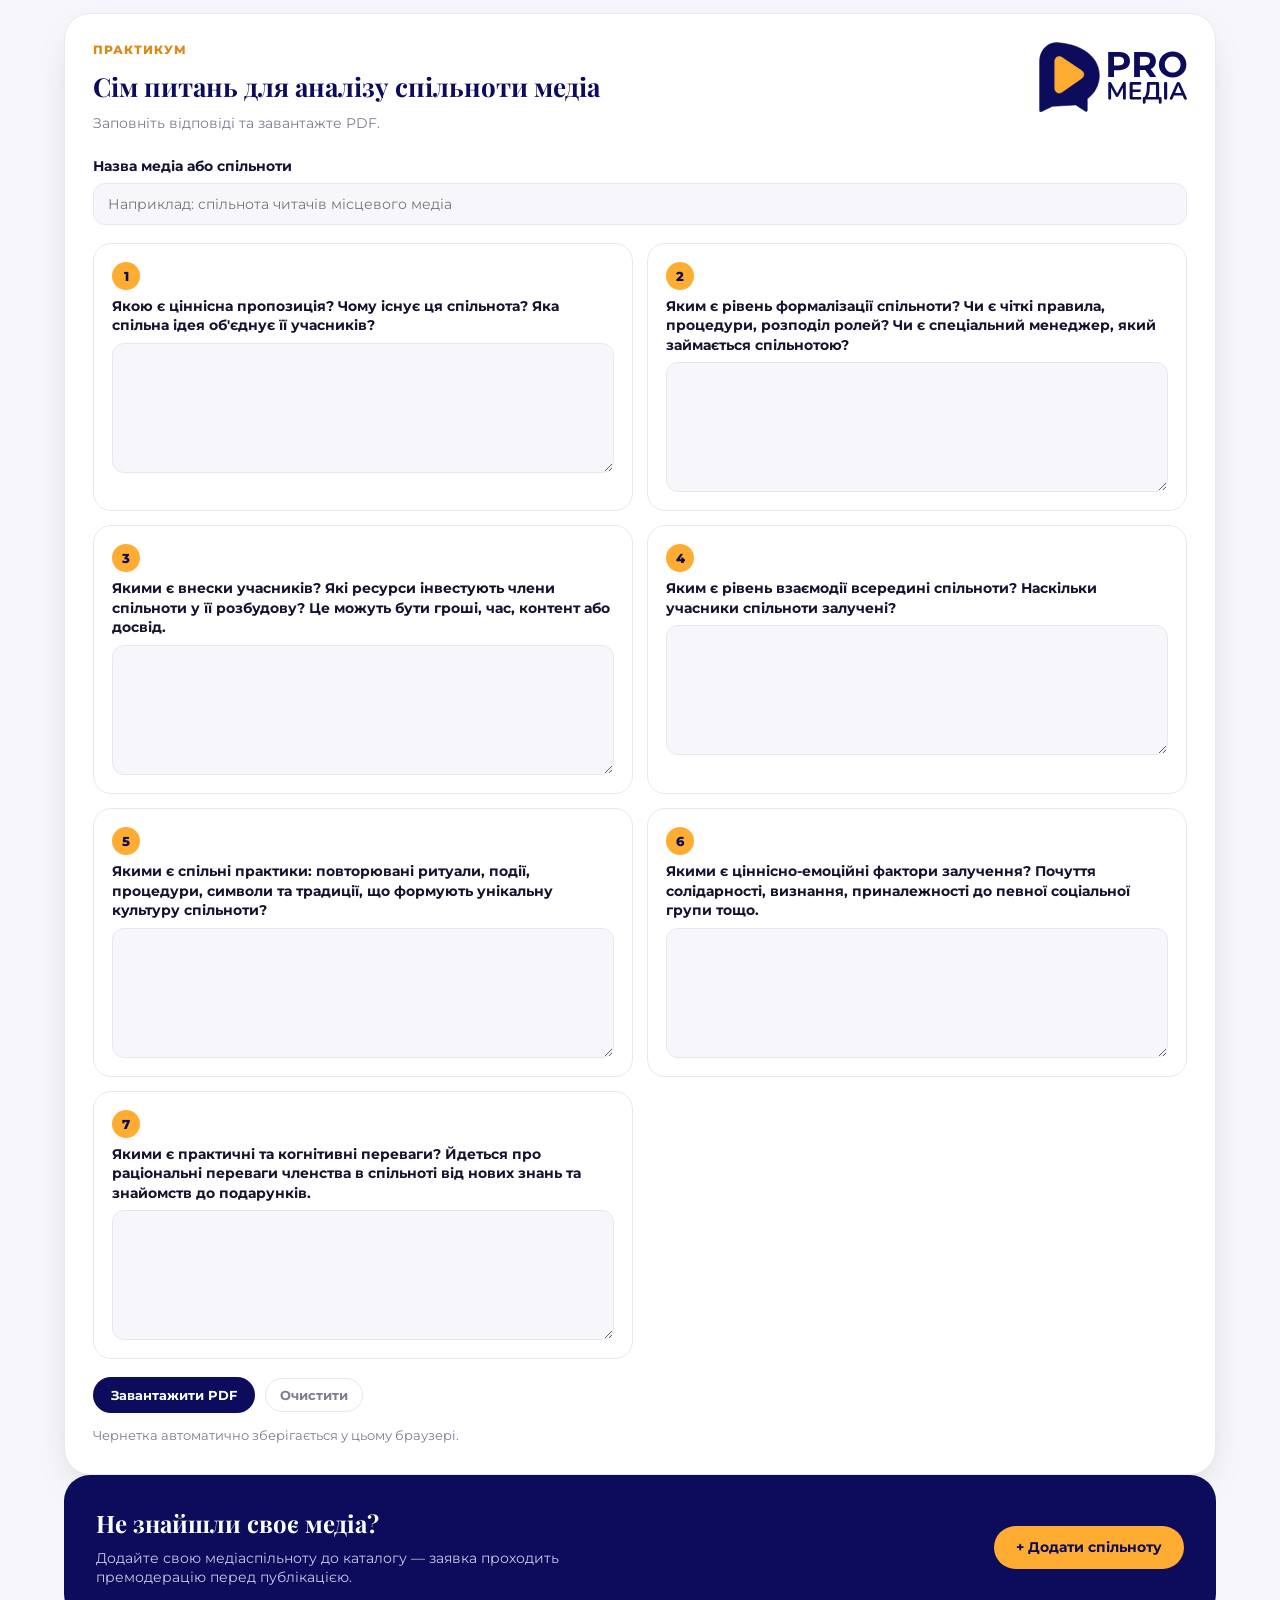
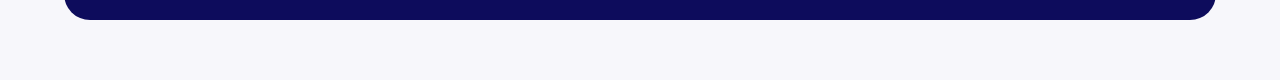
==== commit 0c357bd9: "Bring community map forward with compact intro and collapsible filters" ====
--- a/index.html
+++ b/index.html
@@ -11,84 +11,78 @@
 <meta property="og:url" content="https://communities.promedia.report/" />
 <meta property="og:title" content="Карта медіаспільнот України | ПроМедіа" data-i18n-content="meta.title" />
 <meta property="og:description" content="Каталог і карта медійних спільнот України: сайти медіа, короткий опис, ключова ідея спільноти та посилання, де на неї підписатися." data-i18n-content="meta.desc" />
-<meta property="og:image" content="https://communities.promedia.report/img/og-share.png" />
+<meta property="og:image" content="https://communities.promedia.report/img/og-share.png?v=20261102-1" />
+<meta property="og:image:secure_url" content="https://communities.promedia.report/img/og-share.png?v=20261102-1" />
 <meta property="og:image:width" content="1200" />
 <meta property="og:image:height" content="630" />
 <meta name="twitter:card" content="summary_large_image" />
 <meta name="twitter:title" content="Карта медіаспільнот України | ПроМедіа" data-i18n-content="meta.title" />
 <meta name="twitter:description" content="Каталог і карта медійних спільнот України: сайти медіа, короткий опис, ключова ідея спільноти та посилання, де на неї підписатися." data-i18n-content="meta.desc" />
-<meta name="twitter:image" content="https://communities.promedia.report/img/og-share.png" />
+<meta name="twitter:image" content="https://communities.promedia.report/img/og-share.png?v=20261102-1" />
 <link rel="alternate" hreflang="uk" href="https://communities.promedia.report/" />
 <link rel="alternate" hreflang="en" href="https://communities.promedia.report/en/" />
 <link rel="alternate" hreflang="crh" href="https://communities.promedia.report/crh/" />
 <link rel="alternate" hreflang="x-default" href="https://communities.promedia.report/" />
 <link rel="icon" href="favicon.png" type="image/png" />
-<link rel="stylesheet" href="css/style.css?v=20261002-paths" />
+<link rel="stylesheet" href="css/style.css?v=20261114-compact-map" />
 <!-- Google tag (gtag.js) -->
-<script async src="https://www.googletagmanager.com/gtag/js?id=G-D8TM22QR9R"></script>
-<script>
-  window.dataLayer = window.dataLayer || [];
-  function gtag(){dataLayer.push(arguments);}
-  gtag('js', new Date());
-  gtag('config', 'G-D8TM22QR9R');
-</script>
+<script async src="https://news.promedia.report/js/promedia-analytics.js"></script>
 </head>
 <body>
 <promedia-global-header></promedia-global-header>
 
-<div class="utility-bar">
-  
-  <a class="nav-link" href="#about-communities" data-i18n="nav.aboutCommunities">Що таке медійна спільнота</a>
-  <a class="add-btn" href="add/" data-i18n="nav.addCommunity">+ Додати спільноту</a>
-  
-</div>
+
 
 
 
 <section class="hero" id="top">
   <div class="eyebrow" data-i18n="hero.eyebrow">Каталог і карта медіаспільнот</div>
   <h1 data-i18n="hero.title">Медійні спільноти України</h1>
-  <p class="lede" data-i18n-html="hero.ledeHtml">
-    Зібрали видання, що спираються на підтримку читачів та залишають матеріали у відкритому доступі. Вони не ховають статті під замок (paywall), а залучають гроші однодумців задля досягнення спільної мети (membership). Більше читайте у розділі «<a href="#about-communities">Що таке медійна спільнота</a>».
-  </p>
+  <p class="lede" data-i18n-html="hero.ledeHtml">Зібрали медіа, які розвивають спільноти та працюють за підтримки читачів.</p>
   <p class="hero-stat" id="hero-stat"></p>
-  <div class="badge-legend" id="badge-legend">
-    <span class="legend-item">
-      <button type="button" class="legend-filter-btn" data-filter="badge:recommended"><span class="legend-emoji">🗺️</span> <span data-i18n="legend.recommended">медіа на Мапі рекомендованих</span></button>
-      <a class="legend-external" href="https://map.detector.media/" target="_blank" rel="noopener" title="map.detector.media">↗</a>
-    </span>
-    <span class="legend-item">
-      <button type="button" class="legend-filter-btn" data-filter="badge:whitelist"><span class="legend-emoji">✅</span> <span data-i18n="legend.whitelist">медіа у Білому списку</span></button>
-      <a class="legend-external" href="https://imi.org.ua/doslidzhennya-standartiv" target="_blank" rel="noopener" title="imi.org.ua">↗</a>
-    </span>
-    <span class="legend-item">
-      <button type="button" class="legend-filter-btn" data-filter="badge:jti"><span class="legend-emoji">🛡️</span> <span data-i18n="legend.jti">сертифікат Journalism Trust Initiative</span></button>
-      <a class="legend-external" href="https://journalismtrustinitiative.org/" target="_blank" rel="noopener" title="journalismtrustinitiative.org">↗</a>
-    </span>
-    <span class="legend-item">
-      <button type="button" class="legend-filter-btn" data-filter="badge:registered"><span class="legend-emoji">🏛️</span> <span data-i18n="legend.registered">зареєстроване в Держреєстрі Нацради</span></button>
-      <a class="legend-external" href="https://webportal.nrada.gov.ua/derzhavnyj-reyestr-sub-yektiv-informatsijnoyi-diyalnosti-u-sferi-telebachennya-i-radiomovlennya/" target="_blank" rel="noopener" title="webportal.nrada.gov.ua">↗</a>
-    </span>
-    <span class="legend-item">
-      <button type="button" class="legend-filter-btn" data-filter="tag:investigative"><span class="legend-emoji">🔍</span> <span data-i18n="tags.investigative">Розслідувальне медіа</span></button>
-    </span>
-    <span class="legend-item">
-      <button type="button" class="legend-filter-btn" data-filter="tag:warJournalism"><span class="legend-emoji"><svg class="tag-icon" viewBox="0 0 24 24" width="14" height="14" fill="currentColor" aria-hidden="true"><path d="M5,14 L9,14 L4,2 Z M10,14 L14,14 L12,1 Z M15,14 L19,14 L20,2 Z M4,14 L20,14 L20,16 L4,16 Z M11,16 L13,16 L12,20 Z"/></svg></span> <span data-i18n="tags.warJournalism">Воєнна журналістика</span></button>
-    </span>
-    <span class="legend-item">
-      <button type="button" class="legend-filter-btn" data-filter="tag:culture"><span class="legend-emoji">🎨</span> <span data-i18n="tags.culture">Медіа про культуру</span></button>
-    </span>
-    <span class="legend-item">
-      <button type="button" class="legend-filter-btn" data-filter="tag:science"><span class="legend-emoji">🔬</span> <span data-i18n="tags.science">Наукове медіа</span></button>
-    </span>
-  </div>
-</section>
-
-<div class="controls">
-  <input class="search-input" id="search" type="text" placeholder="Пошук за назвою чи містом…" data-i18n-placeholder="controls.searchPlaceholder" />
-  <select class="select-input" id="region-filter">
+
+</section>
+
+<div class="controls catalog-controls">
+  <input class="search-input" id="search" type="search" aria-label="Пошук за назвою чи містом…" data-i18n-aria-label="controls.searchPlaceholder" placeholder="Пошук за назвою чи містом…" data-i18n-placeholder="controls.searchPlaceholder" />
+  <details class="catalog-filters" id="catalog-filters">
+    <summary><span data-i18n="controls.filters">Фільтри</span><span id="active-filter-count" hidden></span></summary>
+    <div class="filter-options">
+  <select class="select-input" id="region-filter" aria-label="Усі області" data-i18n-aria-label="controls.allRegions">
     <option value="" data-i18n="controls.allRegions">Усі області</option>
   </select>
+  <div class="badge-legend" id="badge-legend">
+    <span class="legend-item">
+      <button type="button" class="legend-filter-btn" aria-pressed="false" data-filter="badge:recommended"><span class="legend-emoji">🗺️</span> <span data-i18n="legend.recommended">медіа на Мапі рекомендованих</span></button>
+      <a class="legend-external" href="https://map.detector.media/" target="_blank" rel="noopener" title="map.detector.media">↗</a>
+    </span>
+    <span class="legend-item">
+      <button type="button" class="legend-filter-btn" aria-pressed="false" data-filter="badge:whitelist"><span class="legend-emoji">✅</span> <span data-i18n="legend.whitelist">медіа у Білому списку</span></button>
+      <a class="legend-external" href="https://imi.org.ua/doslidzhennya-standartiv" target="_blank" rel="noopener" title="imi.org.ua">↗</a>
+    </span>
+    <span class="legend-item">
+      <button type="button" class="legend-filter-btn" aria-pressed="false" data-filter="badge:jti"><span class="legend-emoji">🛡️</span> <span data-i18n="legend.jti">сертифікат Journalism Trust Initiative</span></button>
+      <a class="legend-external" href="https://journalismtrustinitiative.org/" target="_blank" rel="noopener" title="journalismtrustinitiative.org">↗</a>
+    </span>
+    <span class="legend-item">
+      <button type="button" class="legend-filter-btn" aria-pressed="false" data-filter="badge:registered"><span class="legend-emoji">🏛️</span> <span data-i18n="legend.registered">зареєстроване в Держреєстрі Нацради</span></button>
+      <a class="legend-external" href="https://webportal.nrada.gov.ua/derzhavnyj-reyestr-sub-yektiv-informatsijnoyi-diyalnosti-u-sferi-telebachennya-i-radiomovlennya/" target="_blank" rel="noopener" title="webportal.nrada.gov.ua">↗</a>
+    </span>
+    <span class="legend-item">
+      <button type="button" class="legend-filter-btn" aria-pressed="false" data-filter="tag:investigative"><span class="legend-emoji">🔍</span> <span data-i18n="tags.investigative">Розслідувальне медіа</span></button>
+    </span>
+    <span class="legend-item">
+      <button type="button" class="legend-filter-btn" aria-pressed="false" data-filter="tag:warJournalism"><span class="legend-emoji"><svg class="tag-icon" viewBox="0 0 24 24" width="14" height="14" fill="currentColor" aria-hidden="true"><path d="M5,14 L9,14 L4,2 Z M10,14 L14,14 L12,1 Z M15,14 L19,14 L20,2 Z M4,14 L20,14 L20,16 L4,16 Z M11,16 L13,16 L12,20 Z"/></svg></span> <span data-i18n="tags.warJournalism">Воєнна журналістика</span></button>
+    </span>
+    <span class="legend-item">
+      <button type="button" class="legend-filter-btn" aria-pressed="false" data-filter="tag:culture"><span class="legend-emoji">🎨</span> <span data-i18n="tags.culture">Медіа про культуру</span></button>
+    </span>
+    <span class="legend-item">
+      <button type="button" class="legend-filter-btn" aria-pressed="false" data-filter="tag:science"><span class="legend-emoji">🔬</span> <span data-i18n="tags.science">Наукове медіа</span></button>
+    </span>
+  </div>
+    </div>
+  </details>
 </div>
 
 <p class="results-count" id="results-count"></p>
@@ -97,6 +91,12 @@
   <div class="oblast-map-wrap">
     <div class="oblast-map" id="oblast-map" aria-label="Контурна карта областей України" data-i18n-aria-label="map.ariaLabel"></div>
     <p class="map-hint" id="map-hint" data-i18n="map.hint">Натисніть на область, щоб відфільтрувати список. Число на позначці — кількість медіа.</p>
+<div class="utility-bar map-actions">
+
+  <a class="nav-link" href="#about-communities" data-i18n="nav.aboutCommunities">Що таке медійна спільнота</a>
+  <a class="add-btn" href="add/" data-i18n="nav.addCommunity">+ Додати спільноту</a>
+
+</div>
   </div>
   <div class="card-list" id="card-list"></div>
 </div>
@@ -216,9 +216,9 @@
 
 
 
-<script src="js/i18n.js?v=20261002-paths"></script>
-<script src="js/app.js?v=20261002-paths"></script>
-<script src="js/community-analysis.js?v=20261002-paths"></script>
+<script src="js/i18n.js?v=20261114-compact-map"></script>
+<script src="js/app.js?v=20261114-compact-map"></script>
+<script src="js/community-analysis.js?v=20261114-compact-map"></script>
 <script defer src="https://news.promedia.report/js/promedia-memorial-popup.js"></script>
 <promedia-global-footer></promedia-global-footer>
 <script defer src="https://news.promedia.report/js/promedia-global-shell.js"></script>
--- a/css/style.css
+++ b/css/style.css
@@ -1355,3 +1355,35 @@
   .network-nav { padding-inline: 16px; gap: 6px 15px; }
   .network-footer { gap: 8px 14px; }
 }
+
+/* Compact map entry: keep the catalog visible before secondary actions. */
+.hero { padding-top: 22px; }
+.catalog-controls { margin-top: 12px; display: block; }
+.catalog-controls .search-input { width: 100%; min-width: 0; }
+.catalog-filters { margin-top: 8px; }
+.catalog-filters > summary {
+  display: flex; align-items: center; gap: 8px; width: fit-content;
+  min-height: 44px; padding: 8px 16px; border: 1.5px solid var(--border);
+  border-radius: 22px; background: var(--card); color: var(--ink);
+  font-size: 14px; font-weight: 700; cursor: pointer; list-style: none;
+}
+.catalog-filters > summary::-webkit-details-marker { display: none; }
+.catalog-filters > summary::after { content: "⌄"; margin-left: 12px; }
+.catalog-filters[open] > summary::after { content: "⌃"; }
+.catalog-filters > summary:focus-visible { outline: 2px solid var(--ink); outline-offset: 3px; }
+.filter-options { padding: 12px 0 4px; }
+.filter-options .select-input { max-width: 100%; min-height: 44px; }
+.filter-options .legend-filter-btn { min-height: 44px; text-align: left; }
+#active-filter-count { border-radius: 999px; padding: 1px 7px; background: var(--accent-tint); }
+.catalog-controls + .results-count { margin-top: 8px; }
+.map-actions { padding: 14px 0 0; gap: 10px 16px; }
+.map-actions .nav-link { font-size: 13px; }
+@media (max-width: 600px) {
+  .hero { padding: 18px 20px 4px; }
+  .hero .eyebrow { font-size: 10px; margin-bottom: 8px; }
+  .hero .lede { font-size: 14px; }
+  .hero-stat { margin-top: 10px; }
+  .catalog-controls, .catalog-controls + .results-count, .catalog-layout { padding-left: 20px; padding-right: 20px; }
+  .catalog-layout { margin-top: 10px; }
+  .oblast-map { padding: 10px; }
+}
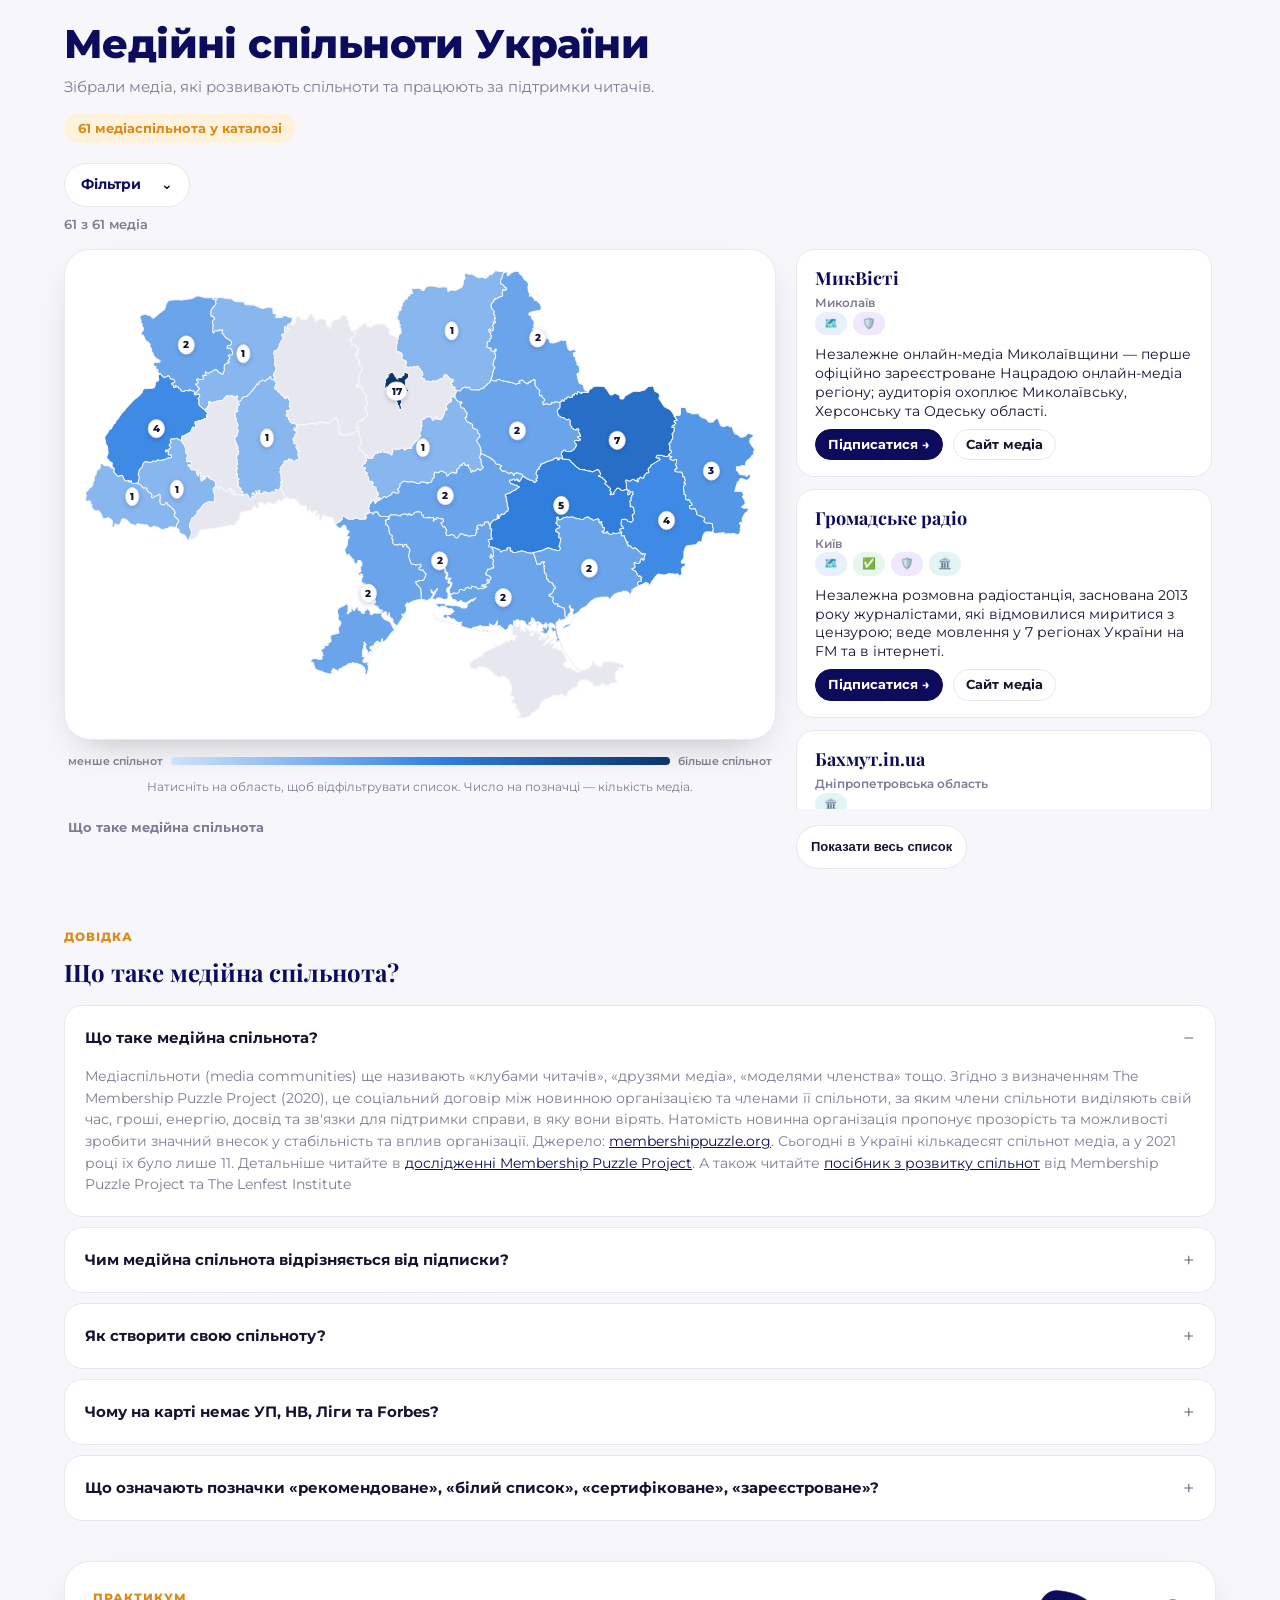
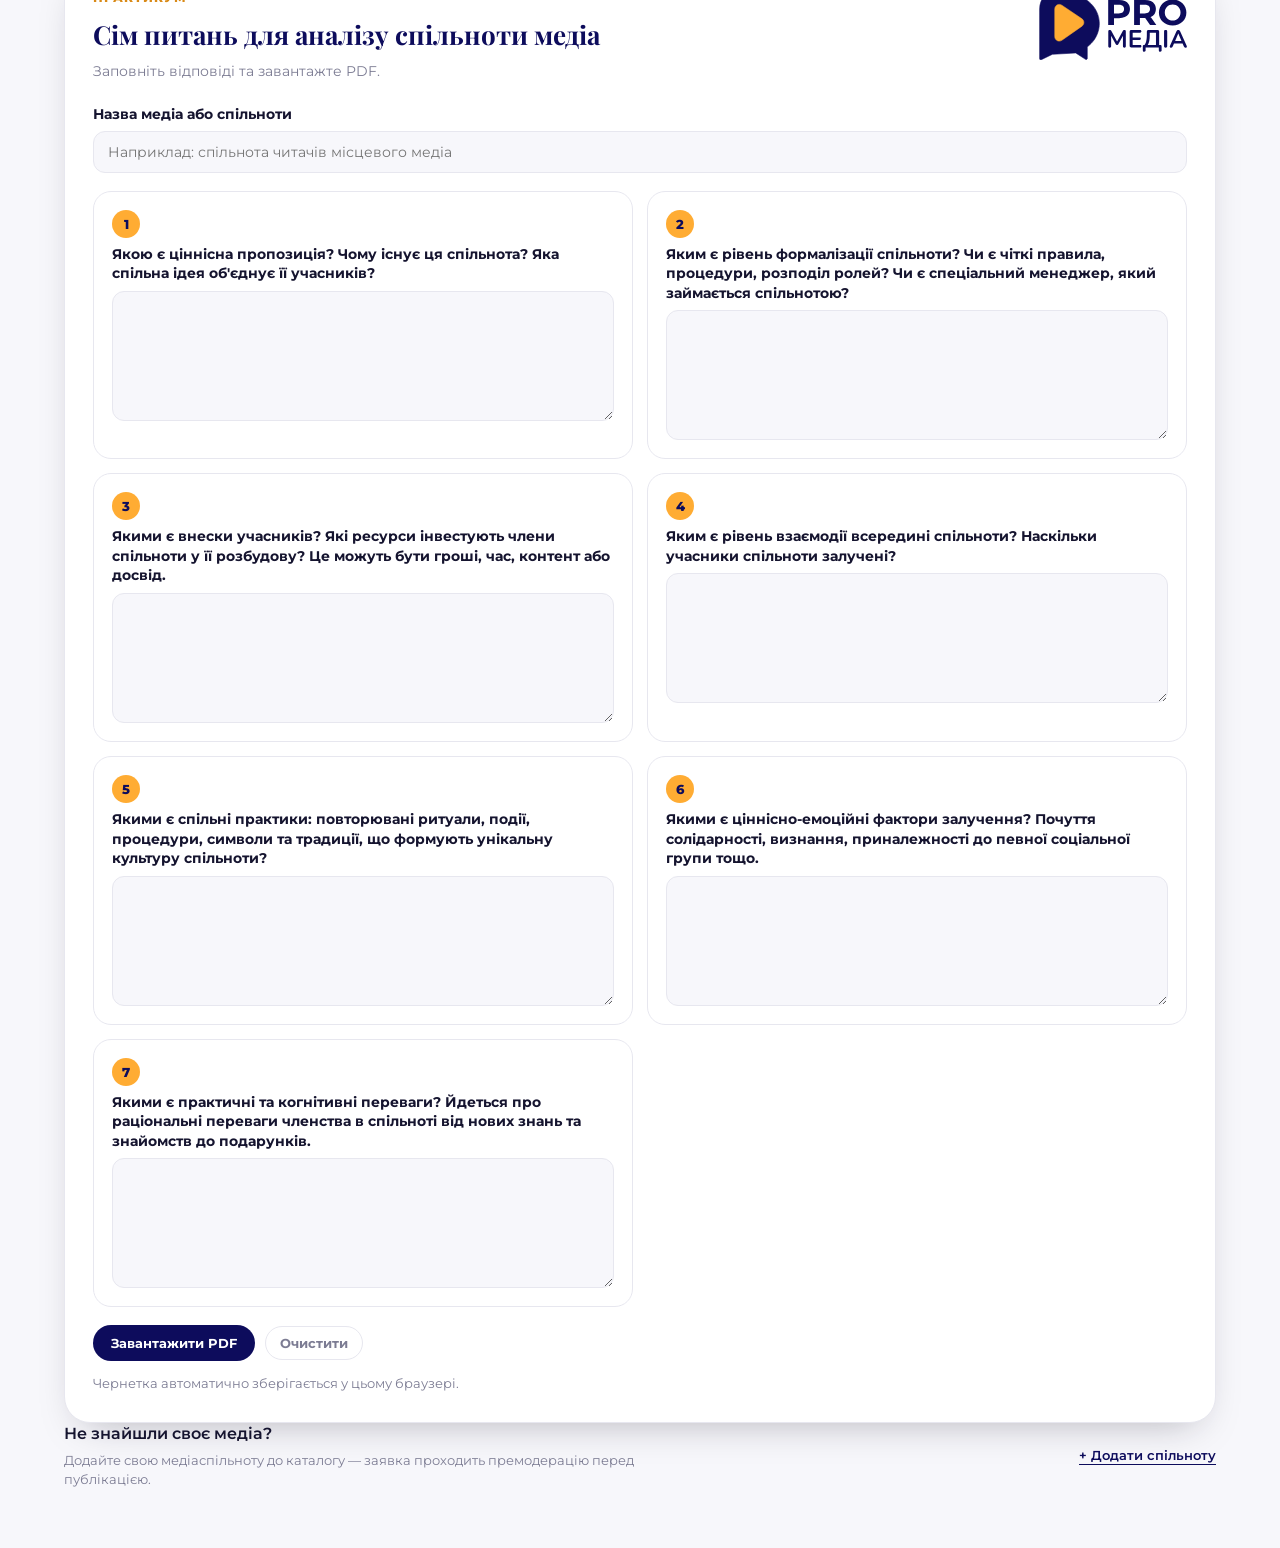
==== commit fc0c93eb: "Simplify community map entry, show five outlets and use a discreet submission link" ====
--- a/index.html
+++ b/index.html
@@ -24,7 +24,7 @@
 <link rel="alternate" hreflang="crh" href="https://communities.promedia.report/crh/" />
 <link rel="alternate" hreflang="x-default" href="https://communities.promedia.report/" />
 <link rel="icon" href="favicon.png" type="image/png" />
-<link rel="stylesheet" href="css/style.css?v=20261114-compact-map" />
+<link rel="stylesheet" href="css/style.css?v=20261114-filters-search" />
 <!-- Google tag (gtag.js) -->
 <script async src="https://news.promedia.report/js/promedia-analytics.js"></script>
 </head>
@@ -36,7 +36,6 @@
 
 
 <section class="hero" id="top">
-  <div class="eyebrow" data-i18n="hero.eyebrow">Каталог і карта медіаспільнот</div>
   <h1 data-i18n="hero.title">Медійні спільноти України</h1>
   <p class="lede" data-i18n-html="hero.ledeHtml">Зібрали медіа, які розвивають спільноти та працюють за підтримки читачів.</p>
   <p class="hero-stat" id="hero-stat"></p>
@@ -44,10 +43,10 @@
 </section>
 
 <div class="controls catalog-controls">
-  <input class="search-input" id="search" type="search" aria-label="Пошук за назвою чи містом…" data-i18n-aria-label="controls.searchPlaceholder" placeholder="Пошук за назвою чи містом…" data-i18n-placeholder="controls.searchPlaceholder" />
   <details class="catalog-filters" id="catalog-filters">
     <summary><span data-i18n="controls.filters">Фільтри</span><span id="active-filter-count" hidden></span></summary>
     <div class="filter-options">
+  <input class="search-input" id="search" type="search" aria-label="Пошук за назвою чи містом…" data-i18n-aria-label="controls.searchPlaceholder" placeholder="Пошук за назвою чи містом…" data-i18n-placeholder="controls.searchPlaceholder" />
   <select class="select-input" id="region-filter" aria-label="Усі області" data-i18n-aria-label="controls.allRegions">
     <option value="" data-i18n="controls.allRegions">Усі області</option>
   </select>
@@ -94,11 +93,13 @@
 <div class="utility-bar map-actions">
 
   <a class="nav-link" href="#about-communities" data-i18n="nav.aboutCommunities">Що таке медійна спільнота</a>
-  <a class="add-btn" href="add/" data-i18n="nav.addCommunity">+ Додати спільноту</a>
 
 </div>
   </div>
-  <div class="card-list" id="card-list"></div>
+  <div class="catalog-results">
+    <div class="card-list" id="card-list"></div>
+    <button type="button" class="home-btn show-all-media" id="show-all-media" data-i18n="list.showAll" hidden>Показати весь список</button>
+  </div>
 </div>
 
 <section class="explainer" id="about-communities">
@@ -210,15 +211,15 @@
       <h2 data-i18n="addSection.title">Не знайшли своє медіа?</h2>
       <p data-i18n="addSection.text">Додайте свою медіаспільноту до каталогу — заявка проходить премодерацію перед публікацією.</p>
     </div>
-    <a class="add-btn" href="add/" data-i18n="nav.addCommunity">+ Додати спільноту</a>
-  </div>
-</section>
-
-
-
-<script src="js/i18n.js?v=20261114-compact-map"></script>
-<script src="js/app.js?v=20261114-compact-map"></script>
-<script src="js/community-analysis.js?v=20261114-compact-map"></script>
+    <a class="add-community-link" href="add/" data-i18n="nav.addCommunity">+ Додати спільноту</a>
+  </div>
+</section>
+
+
+
+<script src="js/i18n.js?v=20261114-filters-search"></script>
+<script src="js/app.js?v=20261114-filters-search"></script>
+<script src="js/community-analysis.js?v=20261114-filters-search"></script>
 <script defer src="https://news.promedia.report/js/promedia-memorial-popup.js"></script>
 <promedia-global-footer></promedia-global-footer>
 <script defer src="https://news.promedia.report/js/promedia-global-shell.js"></script>
--- a/css/style.css
+++ b/css/style.css
@@ -853,39 +853,41 @@
 }
 
 .add-card {
-  background: var(--ink);
-  color: #fff;
-  border-radius: var(--radius-lg);
-  padding: 32px;
+  color: var(--text);
   display: flex;
   justify-content: space-between;
   align-items: center;
-  gap: 24px;
+  gap: 12px 24px;
   flex-wrap: wrap;
 }
 
 .add-card h2 {
-  font-family: var(--serif);
-  font-size: 24px;
-  margin: 0 0 8px;
+  font-family: var(--sans);
+  font-size: 16px;
+  font-weight: 600;
+  margin: 0 0 6px;
 }
 
 .add-card p {
   margin: 0;
-  color: #c9c8e6;
-  font-size: 14px;
-  max-width: 520px;
-}
-
-.add-card .add-btn {
-  margin-left: 0;
-  background: var(--accent);
+  color: var(--muted);
+  font-size: 13px;
+  max-width: 620px;
+}
+
+.add-community-link {
+  display: inline-flex;
+  align-items: center;
+  min-height: 44px;
   color: var(--ink);
-  padding: 12px 22px;
-  font-size: 14px;
-}
-
-.add-card .add-btn:hover { background: #ffbb55; }
+  font-size: 13px;
+  font-weight: 600;
+  text-decoration: underline;
+  text-underline-offset: 4px;
+}
+
+.add-community-link:hover { color: var(--accent-dark); }
+.add-community-link:focus-visible { outline: 2px solid var(--ink); outline-offset: 4px; }
 
 /* ---------- footer ---------- */
 
@@ -1360,7 +1362,7 @@
 .hero { padding-top: 22px; }
 .catalog-controls { margin-top: 12px; display: block; }
 .catalog-controls .search-input { width: 100%; min-width: 0; }
-.catalog-filters { margin-top: 8px; }
+.catalog-filters { margin-top: 0; }
 .catalog-filters > summary {
   display: flex; align-items: center; gap: 8px; width: fit-content;
   min-height: 44px; padding: 8px 16px; border: 1.5px solid var(--border);
@@ -1372,7 +1374,7 @@
 .catalog-filters[open] > summary::after { content: "⌃"; }
 .catalog-filters > summary:focus-visible { outline: 2px solid var(--ink); outline-offset: 3px; }
 .filter-options { padding: 12px 0 4px; }
-.filter-options .select-input { max-width: 100%; min-height: 44px; }
+.filter-options .select-input { display: block; margin-top: 12px; max-width: 100%; min-height: 44px; }
 .filter-options .legend-filter-btn { min-height: 44px; text-align: left; }
 #active-filter-count { border-radius: 999px; padding: 1px 7px; background: var(--accent-tint); }
 .catalog-controls + .results-count { margin-top: 8px; }
@@ -1387,3 +1389,7 @@
   .catalog-layout { margin-top: 10px; }
   .oblast-map { padding: 10px; }
 }
+
+.catalog-results { min-width: 0; }
+.show-all-media { margin-top: 16px; min-height: 44px; cursor: pointer; }
+.show-all-media[hidden] { display: none; }
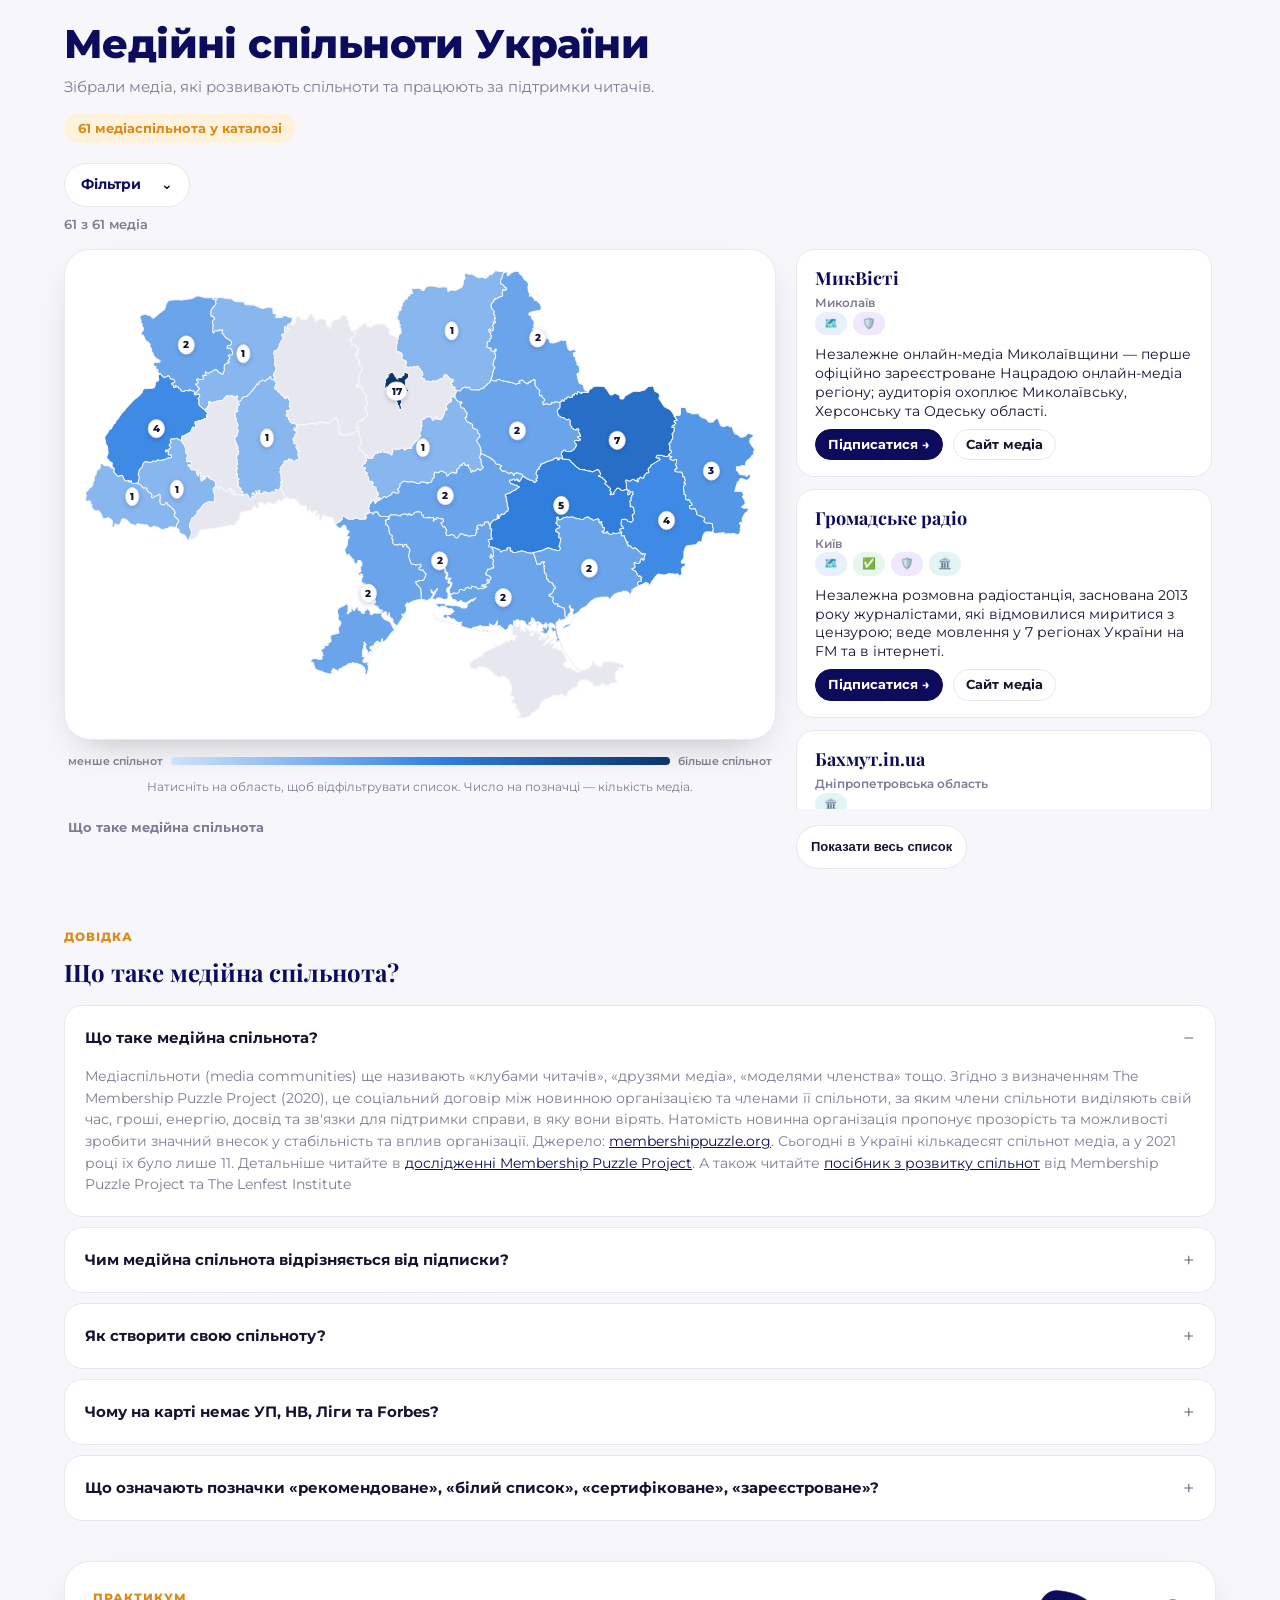
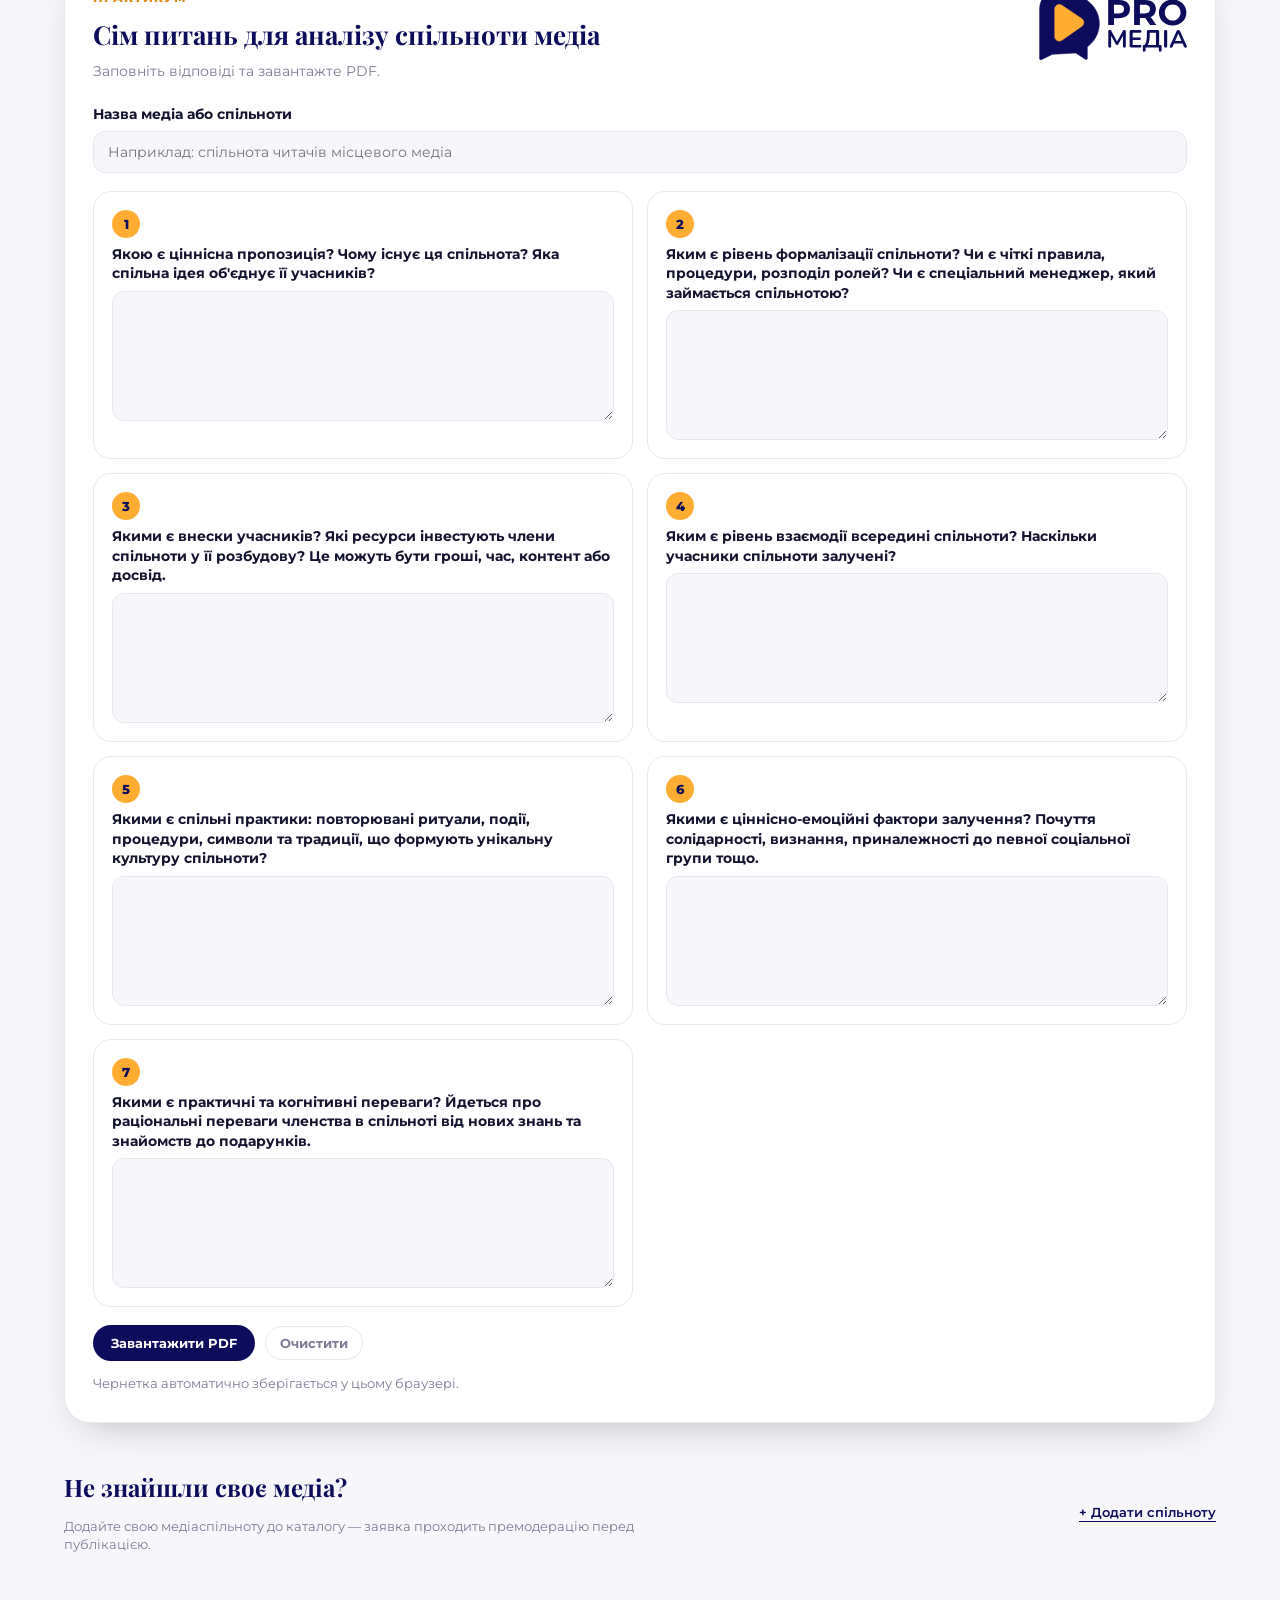
==== commit 87124755: "Refresh assets after submission spacing update" ====
--- a/index.html
+++ b/index.html
@@ -24,7 +24,7 @@
 <link rel="alternate" hreflang="crh" href="https://communities.promedia.report/crh/" />
 <link rel="alternate" hreflang="x-default" href="https://communities.promedia.report/" />
 <link rel="icon" href="favicon.png" type="image/png" />
-<link rel="stylesheet" href="css/style.css?v=20261114-filters-search" />
+<link rel="stylesheet" href="css/style.css?v=20261114-submission-spacing" />
 <!-- Google tag (gtag.js) -->
 <script async src="https://news.promedia.report/js/promedia-analytics.js"></script>
 </head>
@@ -217,9 +217,9 @@
 
 
 
-<script src="js/i18n.js?v=20261114-filters-search"></script>
-<script src="js/app.js?v=20261114-filters-search"></script>
-<script src="js/community-analysis.js?v=20261114-filters-search"></script>
+<script src="js/i18n.js?v=20261114-submission-spacing"></script>
+<script src="js/app.js?v=20261114-submission-spacing"></script>
+<script src="js/community-analysis.js?v=20261114-submission-spacing"></script>
 <script defer src="https://news.promedia.report/js/promedia-memorial-popup.js"></script>
 <promedia-global-footer></promedia-global-footer>
 <script defer src="https://news.promedia.report/js/promedia-global-shell.js"></script>
--- a/css/style.css
+++ b/css/style.css
@@ -848,7 +848,7 @@
 
 .add-section {
   max-width: 1200px;
-  margin: 0 auto 60px;
+  margin: 48px auto 60px;
   padding: 0 24px;
 }
 
@@ -862,10 +862,11 @@
 }
 
 .add-card h2 {
-  font-family: var(--sans);
-  font-size: 16px;
-  font-weight: 600;
-  margin: 0 0 6px;
+  font-family: var(--serif);
+  font-size: 24px;
+  font-weight: 700;
+  color: var(--ink);
+  margin: 0 0 12px;
 }
 
 .add-card p {
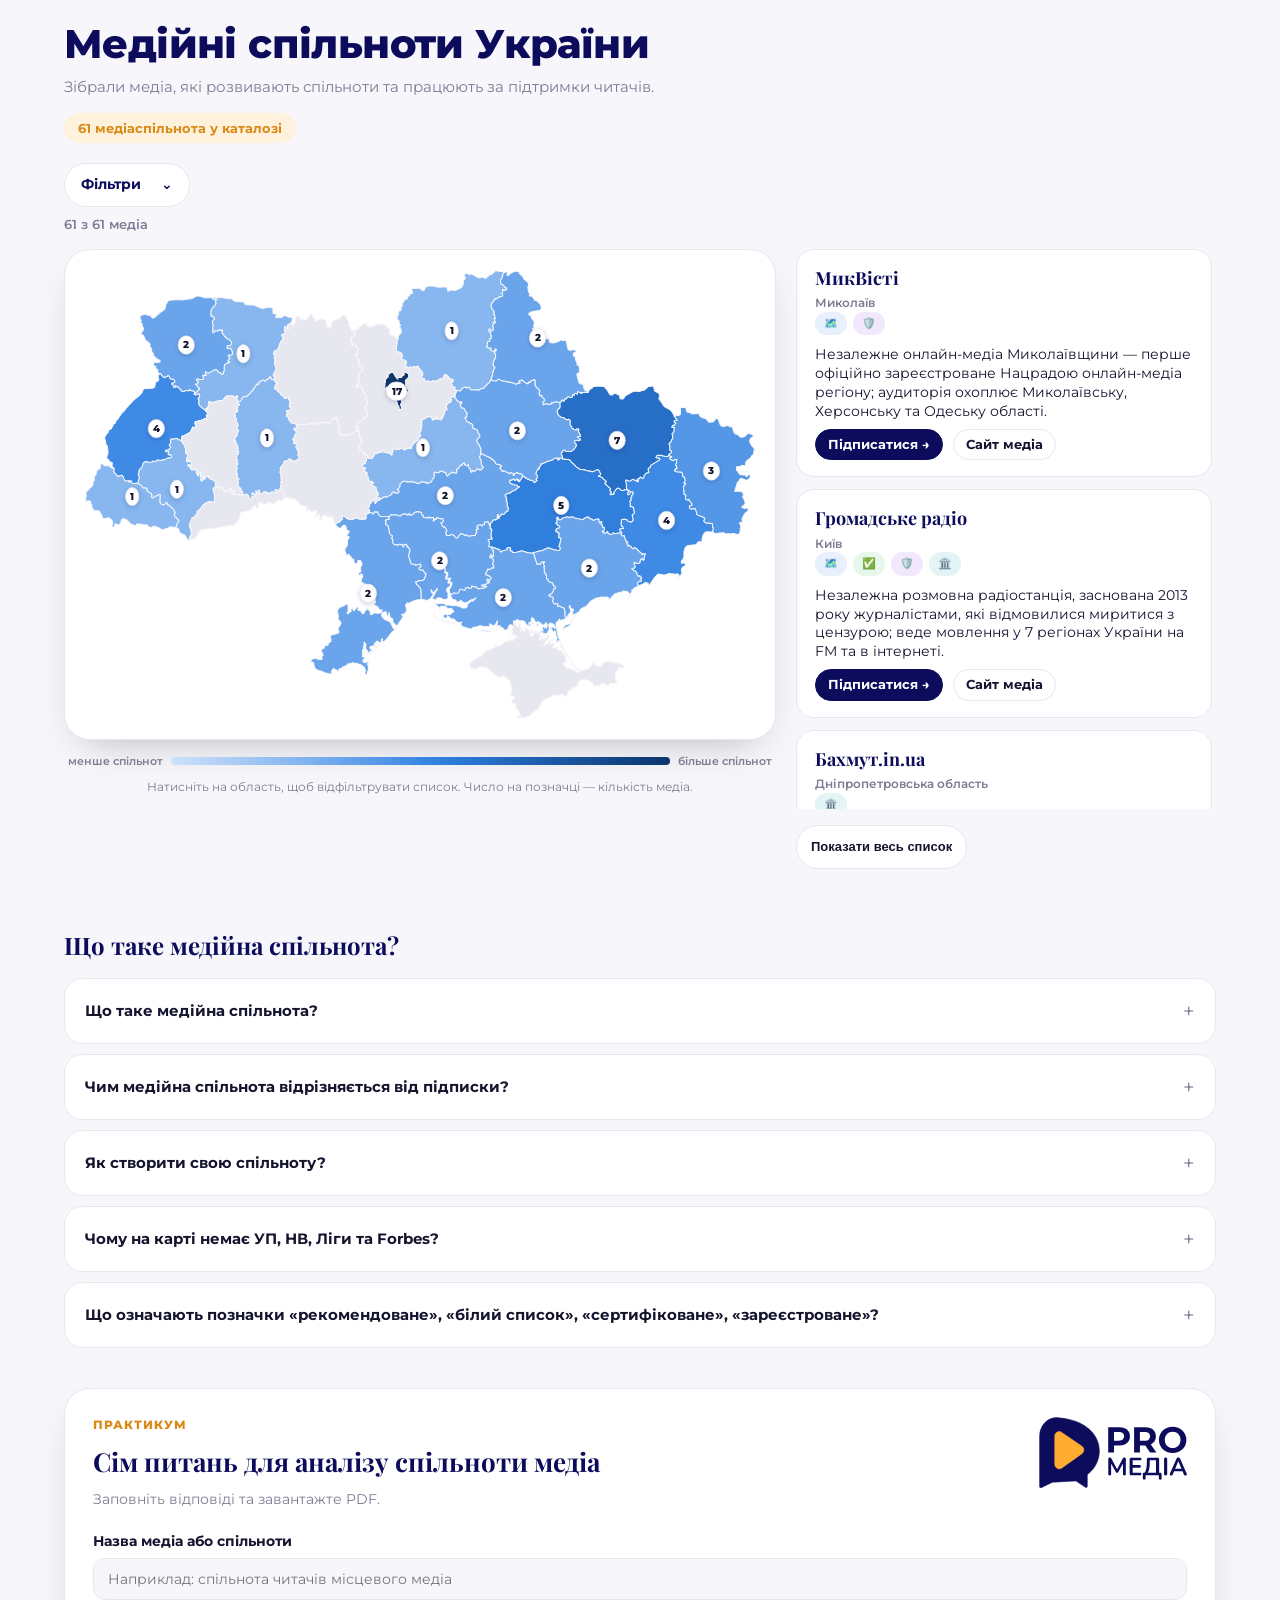
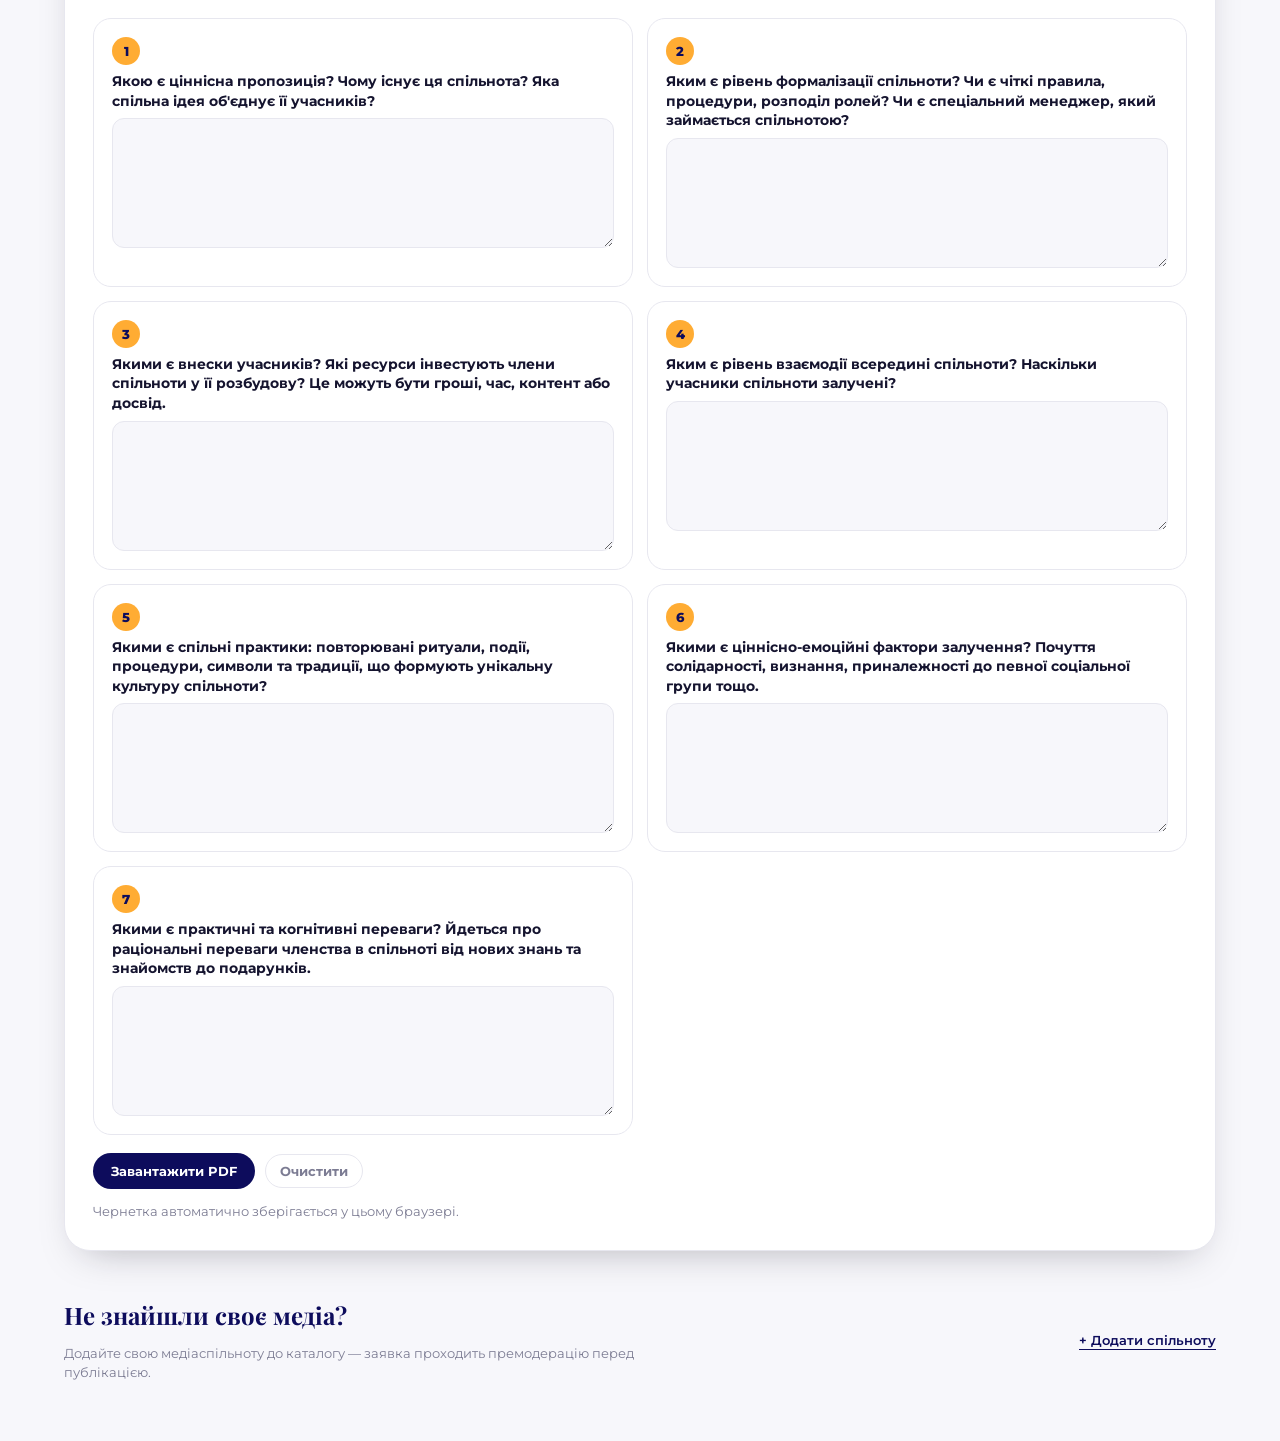
==== commit d9f1d618: "Collapse community FAQ by default and remove duplicate explanation labels" ====
--- a/index.html
+++ b/index.html
@@ -90,11 +90,6 @@
   <div class="oblast-map-wrap">
     <div class="oblast-map" id="oblast-map" aria-label="Контурна карта областей України" data-i18n-aria-label="map.ariaLabel"></div>
     <p class="map-hint" id="map-hint" data-i18n="map.hint">Натисніть на область, щоб відфільтрувати список. Число на позначці — кількість медіа.</p>
-<div class="utility-bar map-actions">
-
-  <a class="nav-link" href="#about-communities" data-i18n="nav.aboutCommunities">Що таке медійна спільнота</a>
-
-</div>
   </div>
   <div class="catalog-results">
     <div class="card-list" id="card-list"></div>
@@ -103,10 +98,9 @@
 </div>
 
 <section class="explainer" id="about-communities">
-  <div class="eyebrow" data-i18n="explainer.eyebrow">Довідка</div>
   <h2 data-i18n="explainer.title">Що таке медійна спільнота?</h2>
   <div class="faq-list">
-    <details class="faq-item" open>
+    <details class="faq-item">
       <summary data-i18n="explainer.q1.q">Що таке медійна спільнота?</summary>
       <div data-i18n-html="explainer.q1.aHtml">
         Медіаспільноти (media communities) ще називають «клубами читачів», «друзями медіа», «моделями членства» тощо. Згідно з визначенням The Membership Puzzle Project (2020), це соціальний договір між новинною організацією та членами її спільноти, за яким члени спільноти виділяють свій час, гроші, енергію, досвід та зв'язки для підтримки справи, в яку вони вірять. Натомість новинна організація пропонує прозорість та можливості зробити значний внесок у стабільність та вплив організації. Джерело: <a href="https://membershippuzzle.org/" target="_blank" rel="noopener">membershippuzzle.org</a>
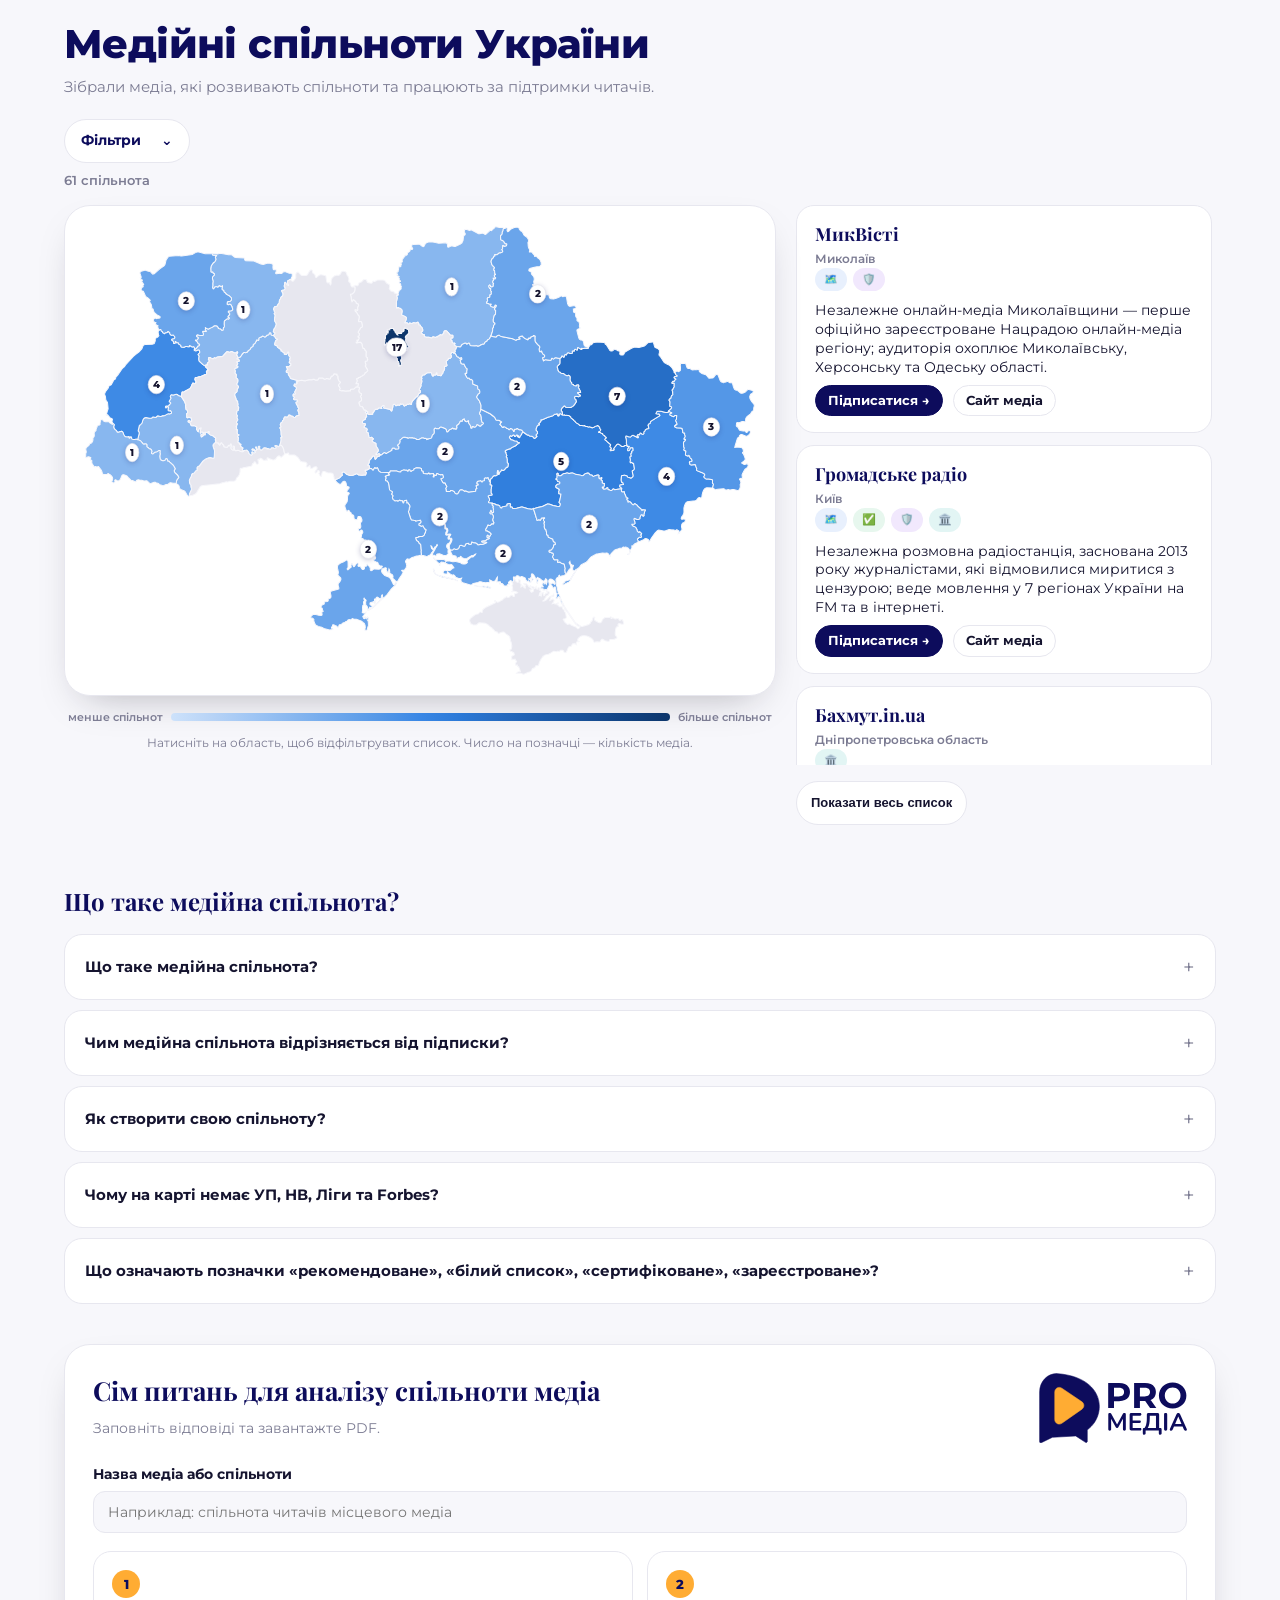
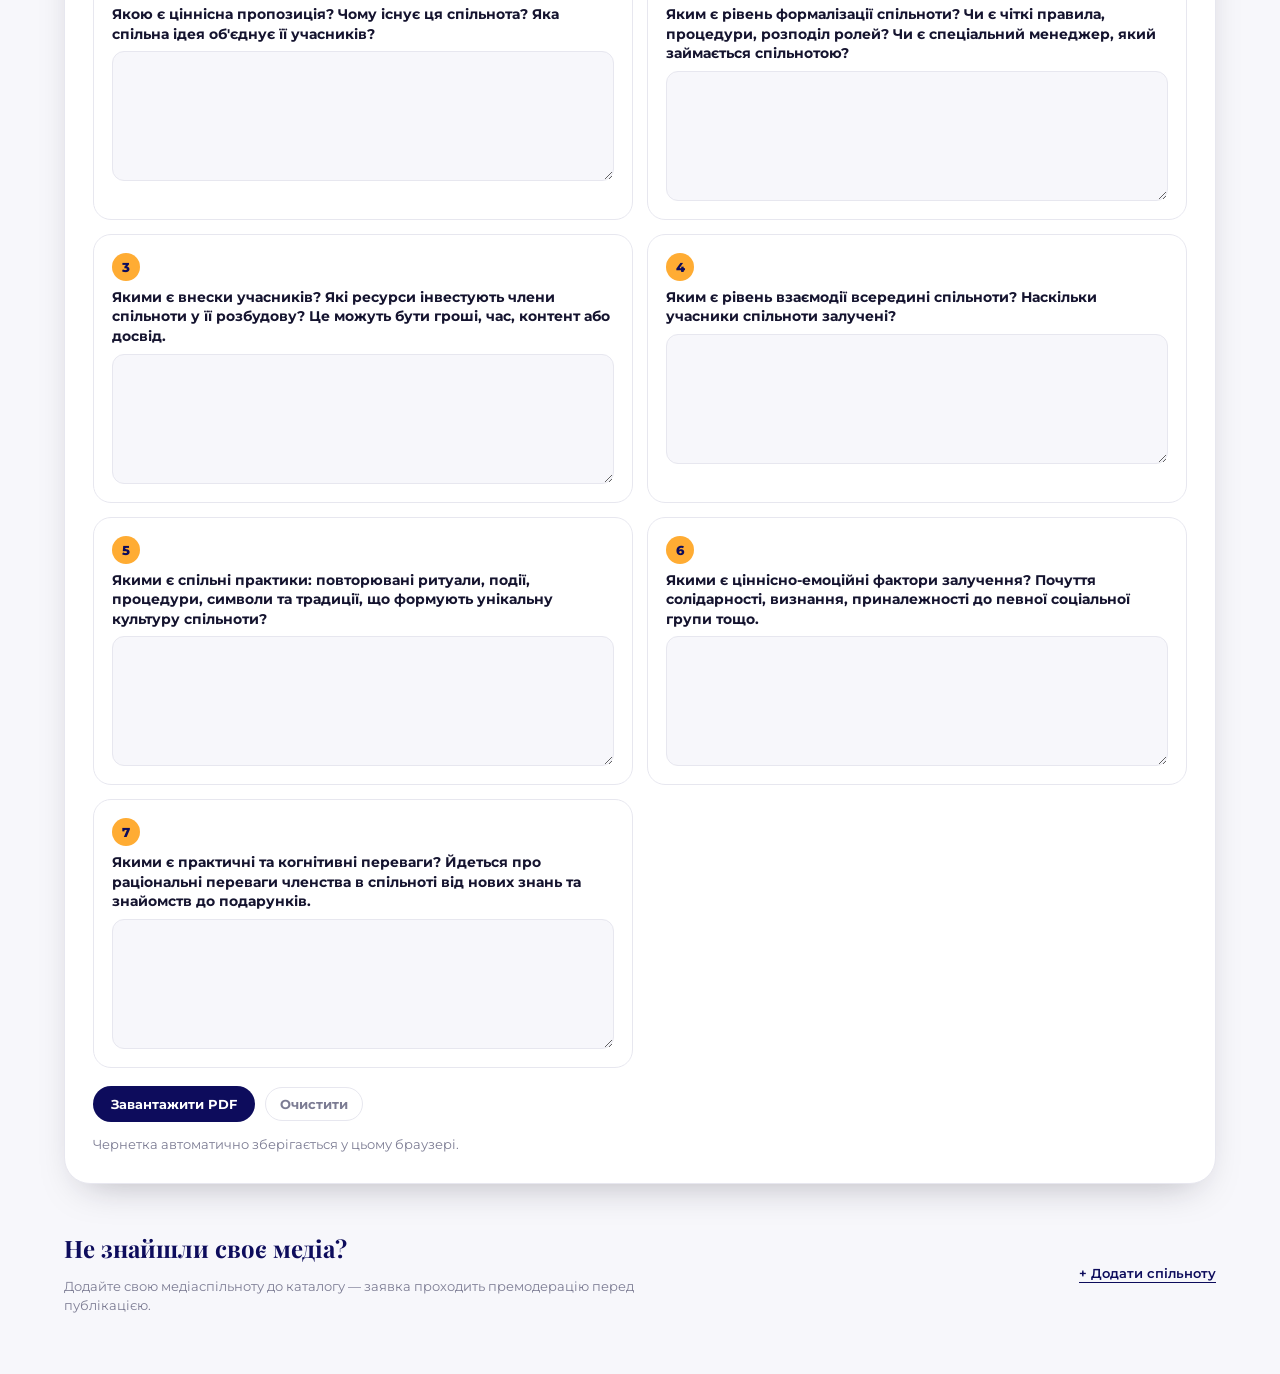
==== commit e846f1c1: "Remove duplicate community count and practicum label, simplify result wording" ====
--- a/index.html
+++ b/index.html
@@ -38,7 +38,6 @@
 <section class="hero" id="top">
   <h1 data-i18n="hero.title">Медійні спільноти України</h1>
   <p class="lede" data-i18n-html="hero.ledeHtml">Зібрали медіа, які розвивають спільноти та працюють за підтримки читачів.</p>
-  <p class="hero-stat" id="hero-stat"></p>
 
 </section>
 
@@ -137,7 +136,6 @@
   <div class="analysis-card">
     <div class="analysis-head">
       <div>
-        <div class="eyebrow" data-analysis-i18n="analysis.eyebrow">Практикум</div>
         <h2 data-analysis-i18n="analysis.title">Сім питань для аналізу спільноти медіа</h2>
         <p data-analysis-i18n="analysis.lede">Заповніть відповіді та завантажте PDF.</p>
       </div>
@@ -211,8 +209,8 @@
 
 
 
-<script src="js/i18n.js?v=20261114-submission-spacing"></script>
-<script src="js/app.js?v=20261114-submission-spacing"></script>
+<script src="js/i18n.js?v=20261114-community-count"></script>
+<script src="js/app.js?v=20261114-community-count"></script>
 <script src="js/community-analysis.js?v=20261114-submission-spacing"></script>
 <script defer src="https://news.promedia.report/js/promedia-memorial-popup.js"></script>
 <promedia-global-footer></promedia-global-footer>
